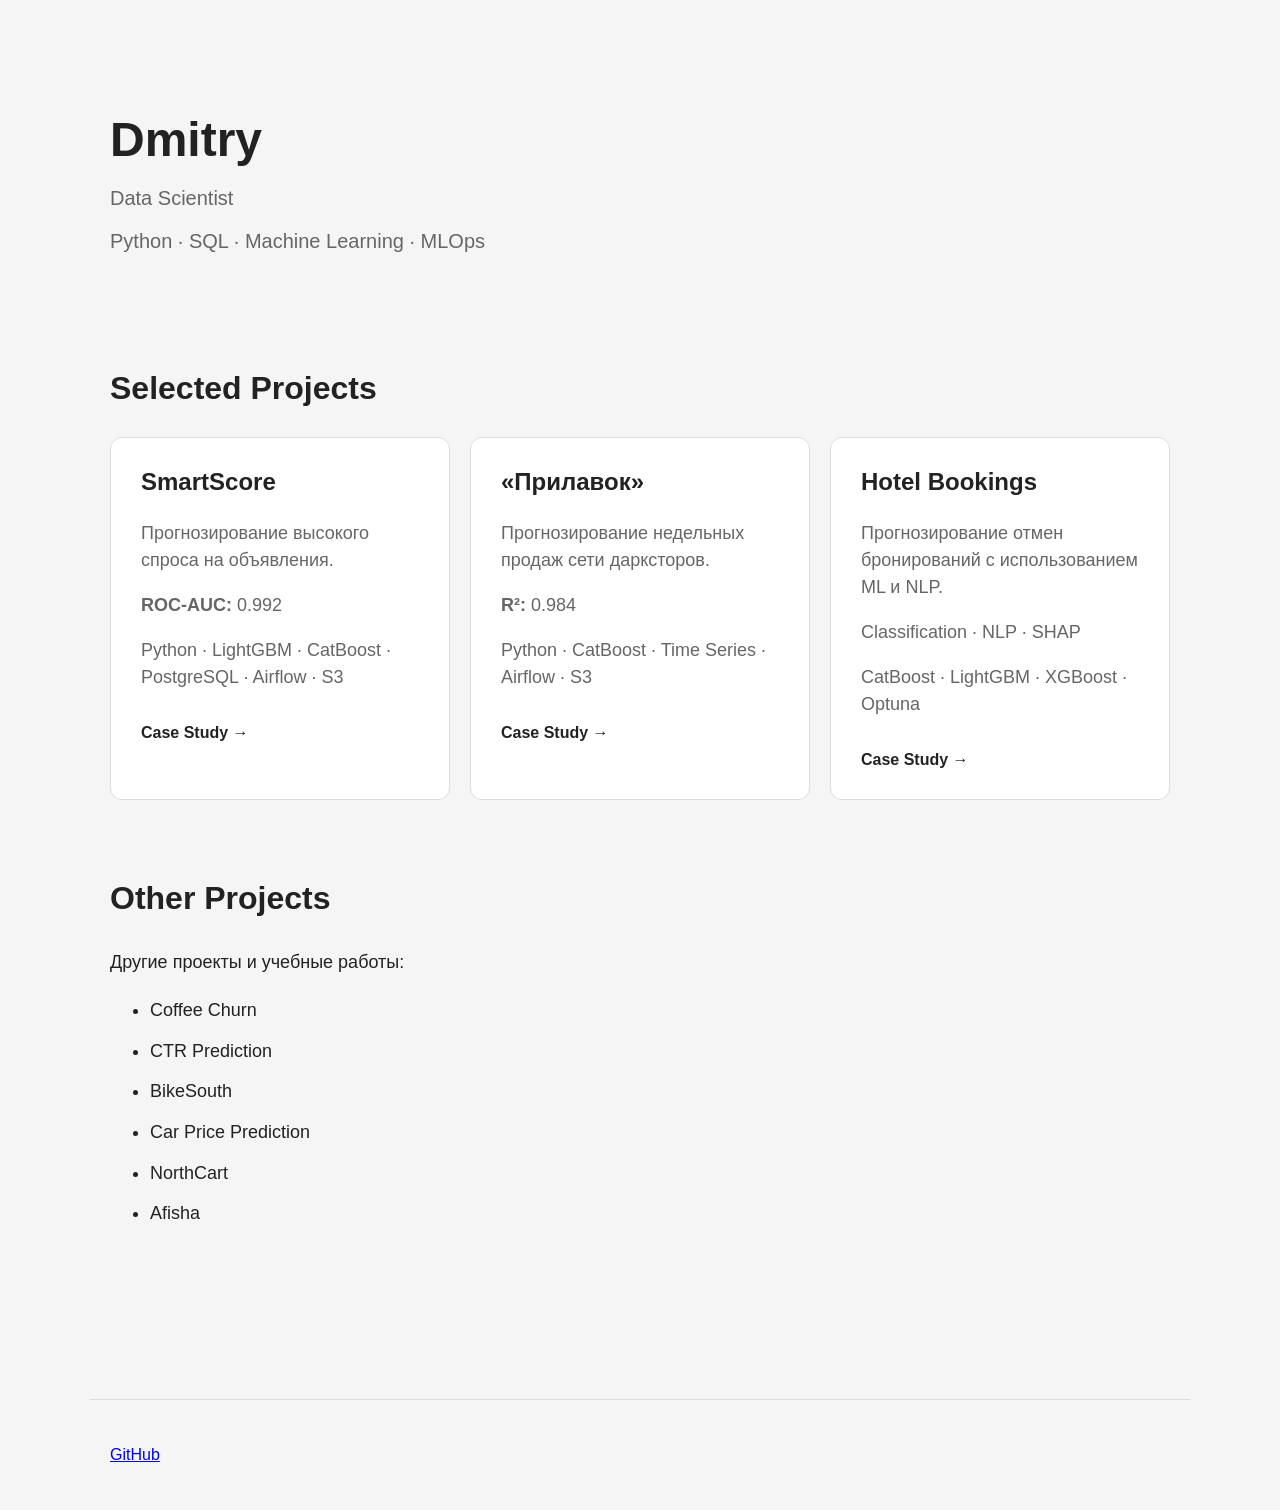
==== index.html @ 58771bbd "add portfolio demo pages" ====
<!DOCTYPE html>
<html lang="ru">

<head>
	<meta charset="UTF-8">
	<meta name="viewport" content="width=device-width, initial-scale=1.0">

	<title>Dmitry — Data Scientist</title>

	<link rel="stylesheet" href="style.css">
</head>

<body>

	<header>
		<h1>Dmitry</h1>
		<p>Data Scientist</p>

		<p>
			Python · SQL · Machine Learning · MLOps
		</p>
	</header>


	<main>

		<section>
			<h2>Selected Projects</h2>

			<div class="projects">


				<!-- SmartScore -->

				<article class="project-card">

					<h3>SmartScore</h3>

					<p>
						Прогнозирование высокого спроса
						на объявления.
					</p>

					<p>
						<strong>ROC-AUC:</strong> 0.992
					</p>

					<p>
						Python · LightGBM · CatBoost ·
						PostgreSQL · Airflow · S3
					</p>

					<a href="projects/smartscore/">
						Case Study →
					</a>

				</article>


				<!-- Прилавок -->

				<article class="project-card">

					<h3>«Прилавок»</h3>

					<p>
						Прогнозирование недельных продаж
						сети дарксторов.
					</p>

					<p>
						<strong>R²:</strong> 0.984
					</p>

					<p>
						Python · CatBoost ·
						Time Series · Airflow · S3
					</p>

					<a href="projects/prilavok/">
						Case Study →
					</a>

				</article>


				<!-- Hotel Bookings -->

				<article class="project-card">

					<h3>Hotel Bookings</h3>

					<p>
						Прогнозирование отмен бронирований
						с использованием ML и NLP.
					</p>

					<p>
						Classification · NLP · SHAP
					</p>

					<p>
						CatBoost · LightGBM · XGBoost ·
						Optuna
					</p>

					<a href="projects/hotel-bookings/">
						Case Study →
					</a>

				</article>


			</div>

		</section>


		<section class="other-projects">

			<h2>Other Projects</h2>

			<p>
				Другие проекты и учебные работы:
			</p>

			<ul>
				<li>Coffee Churn</li>
				<li>CTR Prediction</li>
				<li>BikeSouth</li>
				<li>Car Price Prediction</li>
				<li>NorthCart</li>
				<li>Afisha</li>
			</ul>

		</section>


	</main>


	<footer>

		<p>
			<a href="https://github.com/exitazy1809/ds_portfolio" target="_blank">
				GitHub
			</a>
		</p>

	</footer>

</body>

</html>
---- style.css ----
* {
	box-sizing: border-box;
}

body {
	margin: 0;
	font-family: Arial, sans-serif;
	background: #f5f5f5;
	color: #222;
}

header {
	max-width: 1100px;
	margin: 0 auto;
	padding: 80px 20px 50px;
}

header h1 {
	font-size: 48px;
	margin-bottom: 10px;
}

header p {
	font-size: 20px;
	color: #666;
}

main {
	max-width: 1100px;
	margin: 0 auto;
	padding: 20px;
}

h2 {
	font-size: 32px;
	margin-bottom: 30px;
}

.projects {
	display: grid;
	grid-template-columns: repeat(3, 1fr);
	gap: 20px;
}

.project-card {
	background: white;
	padding: 30px;
	border-radius: 12px;
	border: 1px solid #ddd;
}

.project-card h3 {
	font-size: 24px;
	margin-top: 0;
}

.project-card p {
	color: #666;
	line-height: 1.5;
}

.project-card a {
	display: inline-block;
	margin-top: 15px;
	text-decoration: none;
	font-weight: bold;
	color: #222;
}

.project-card a:hover {
	text-decoration: underline;
}

.other-projects {
	margin-top: 80px;
}

.other-projects li {
	margin-bottom: 10px;
}

footer {
	max-width: 1100px;
	margin: 80px auto 0;
	padding: 30px 20px;
	border-top: 1px solid #ddd;
}

section {
	margin-bottom: 70px;
}

section p,
section li {
	font-size: 18px;
	line-height: 1.7;
}

.pipeline {
	display: flex;
	align-items: center;
	gap: 15px;
	flex-wrap: wrap;
}

.pipeline div {
	background: white;
	border: 1px solid #ddd;
	padding: 15px 20px;
	border-radius: 8px;
}

.metrics {
	display: grid;
	grid-template-columns: repeat(3, 1fr);
	gap: 20px;
}

.metrics div {
	background: white;
	padding: 25px;
	border-radius: 10px;
	border: 1px solid #ddd;
}

.metrics strong {
	display: block;
	color: #666;
	margin-bottom: 10px;
}

.metrics span {
	font-size: 32px;
	font-weight: bold;
}

.tech-stack {
	display: flex;
	gap: 10px;
	flex-wrap: wrap;
}

.tech-stack span {
	background: white;
	border: 1px solid #ddd;
	padding: 10px 15px;
	border-radius: 20px;
}

pre {
	background: #222;
	color: #eee;
	padding: 25px;
	border-radius: 10px;
	overflow-x: auto;
}

.subtitle {
	font-size: 28px;
	color: #333;
}

.model-table {
	overflow-x: auto;
}

.model-table table {
	width: 100%;
	border-collapse: collapse;
	background: white;
}

.model-table th,
.model-table td {
	padding: 16px;
	text-align: left;
	border-bottom: 1px solid #ddd;
}

.model-table th {
	background: #f0f0f0;
}

.best-model {
	background: #f5f5f5;
}

.pipeline {
	display: flex;
	align-items: center;
	gap: 12px;
	flex-wrap: wrap;
}

.pipeline div {
	background: white;
	border: 1px solid #ddd;
	padding: 15px 20px;
	border-radius: 8px;
	font-weight: 500;
}

.pipeline span {
	font-size: 24px;
}

.chart {
	margin-top: 30px;
	background: white;
	padding: 30px;
	border: 1px solid #ddd;
	border-radius: 12px;
}

.chart-row {
	margin-bottom: 25px;
}

.chart-label {
	display: block;
	margin-bottom: 8px;
	font-weight: 500;
}

.bar-container {
	width: 100%;
	height: 35px;
	background: #eeeeee;
	border-radius: 6px;
	overflow: hidden;
}

.bar {
	height: 100%;
	background: #777;
	color: white;
	display: flex;
	align-items: center;
	padding-left: 12px;
	font-weight: bold;
	border-radius: 6px;
}

.bar.best {
	background: #222;
}

.architecture {
	display: grid;
	grid-template-columns: repeat(4, 1fr);
	gap: 20px;
	margin-top: 35px;
}

.architecture-column {
	display: flex;
	flex-direction: column;
	align-items: center;
}

.architecture-box {
	width: 100%;
	min-height: 90px;

	background: white;
	border: 1px solid #ddd;
	border-radius: 12px;

	display: flex;
	flex-direction: column;
	justify-content: center;
	align-items: center;

	text-align: center;
	padding: 15px;

	box-sizing: border-box;
}

.architecture-box strong {
	font-size: 18px;
	margin-bottom: 8px;
}

.architecture-box span {
	color: #777;
	font-size: 14px;
}

.architecture-arrow {
	font-size: 28px;
	margin: 12px 0;
}

.architecture-box.database {
	border-left: 4px solid #555;
}

.architecture-box.airflow {
	border-left: 4px solid #777;
}

.architecture-box.s3 {
	border-left: 4px solid #999;
}

.architecture-box.model {
	border-left: 4px solid #222;
}


@media (max-width: 900px) {

	.architecture {
		grid-template-columns: repeat(2, 1fr);
	}

}


@media (max-width: 600px) {

	.architecture {
		grid-template-columns: 1fr;
	}

}
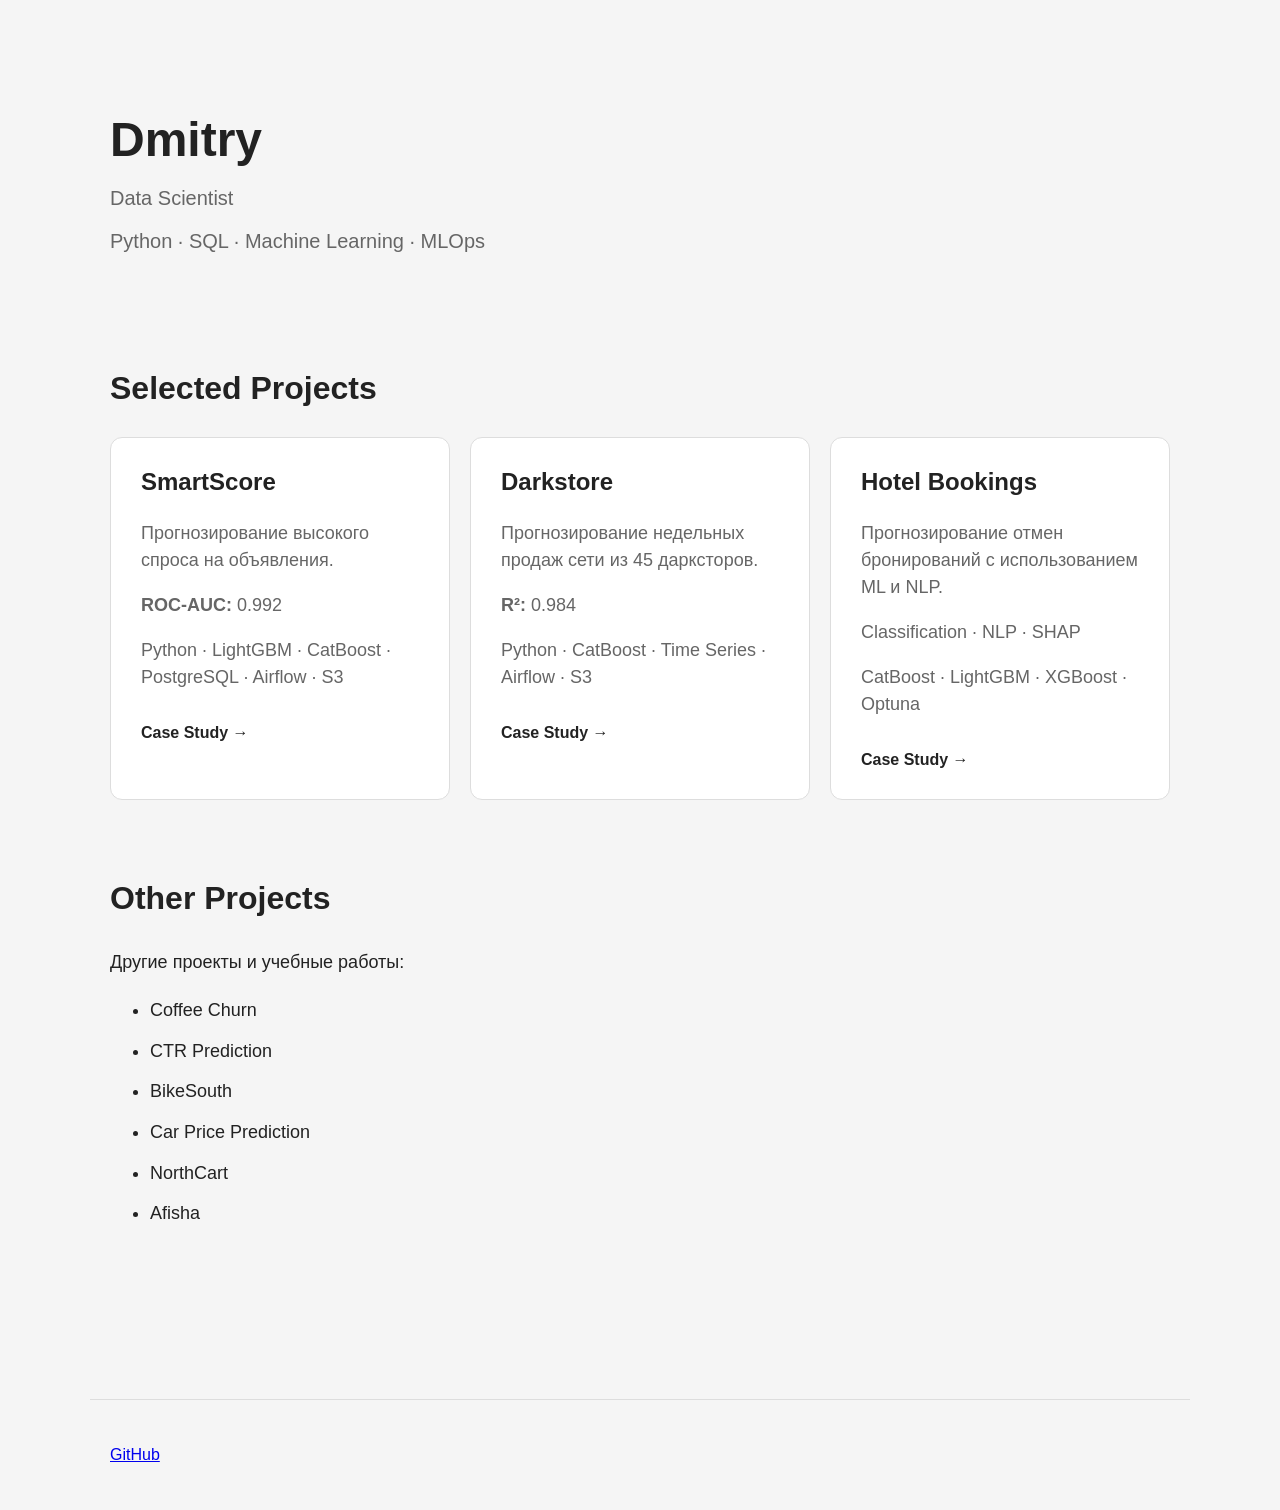
==== commit 5a16f41e: "add portfolio demo pages" ====
--- a/index.html
+++ b/index.html
@@ -57,15 +57,15 @@
 				</article>
 
 
-				<!-- Прилавок -->
+				<!-- Darkstore -->
 
 				<article class="project-card">
 
-					<h3>«Прилавок»</h3>
+					<h3>Darkstore</h3>
 
 					<p>
 						Прогнозирование недельных продаж
-						сети дарксторов.
+						сети из 45 дарксторов.
 					</p>
 
 					<p>
@@ -73,11 +73,11 @@
 					</p>
 
 					<p>
-						Python · CatBoost ·
-						Time Series · Airflow · S3
+						Python · CatBoost · Time Series ·
+						Airflow · S3
 					</p>
 
-					<a href="projects/prilavok/">
+					<a href="projects/darkstore/">
 						Case Study →
 					</a>
 
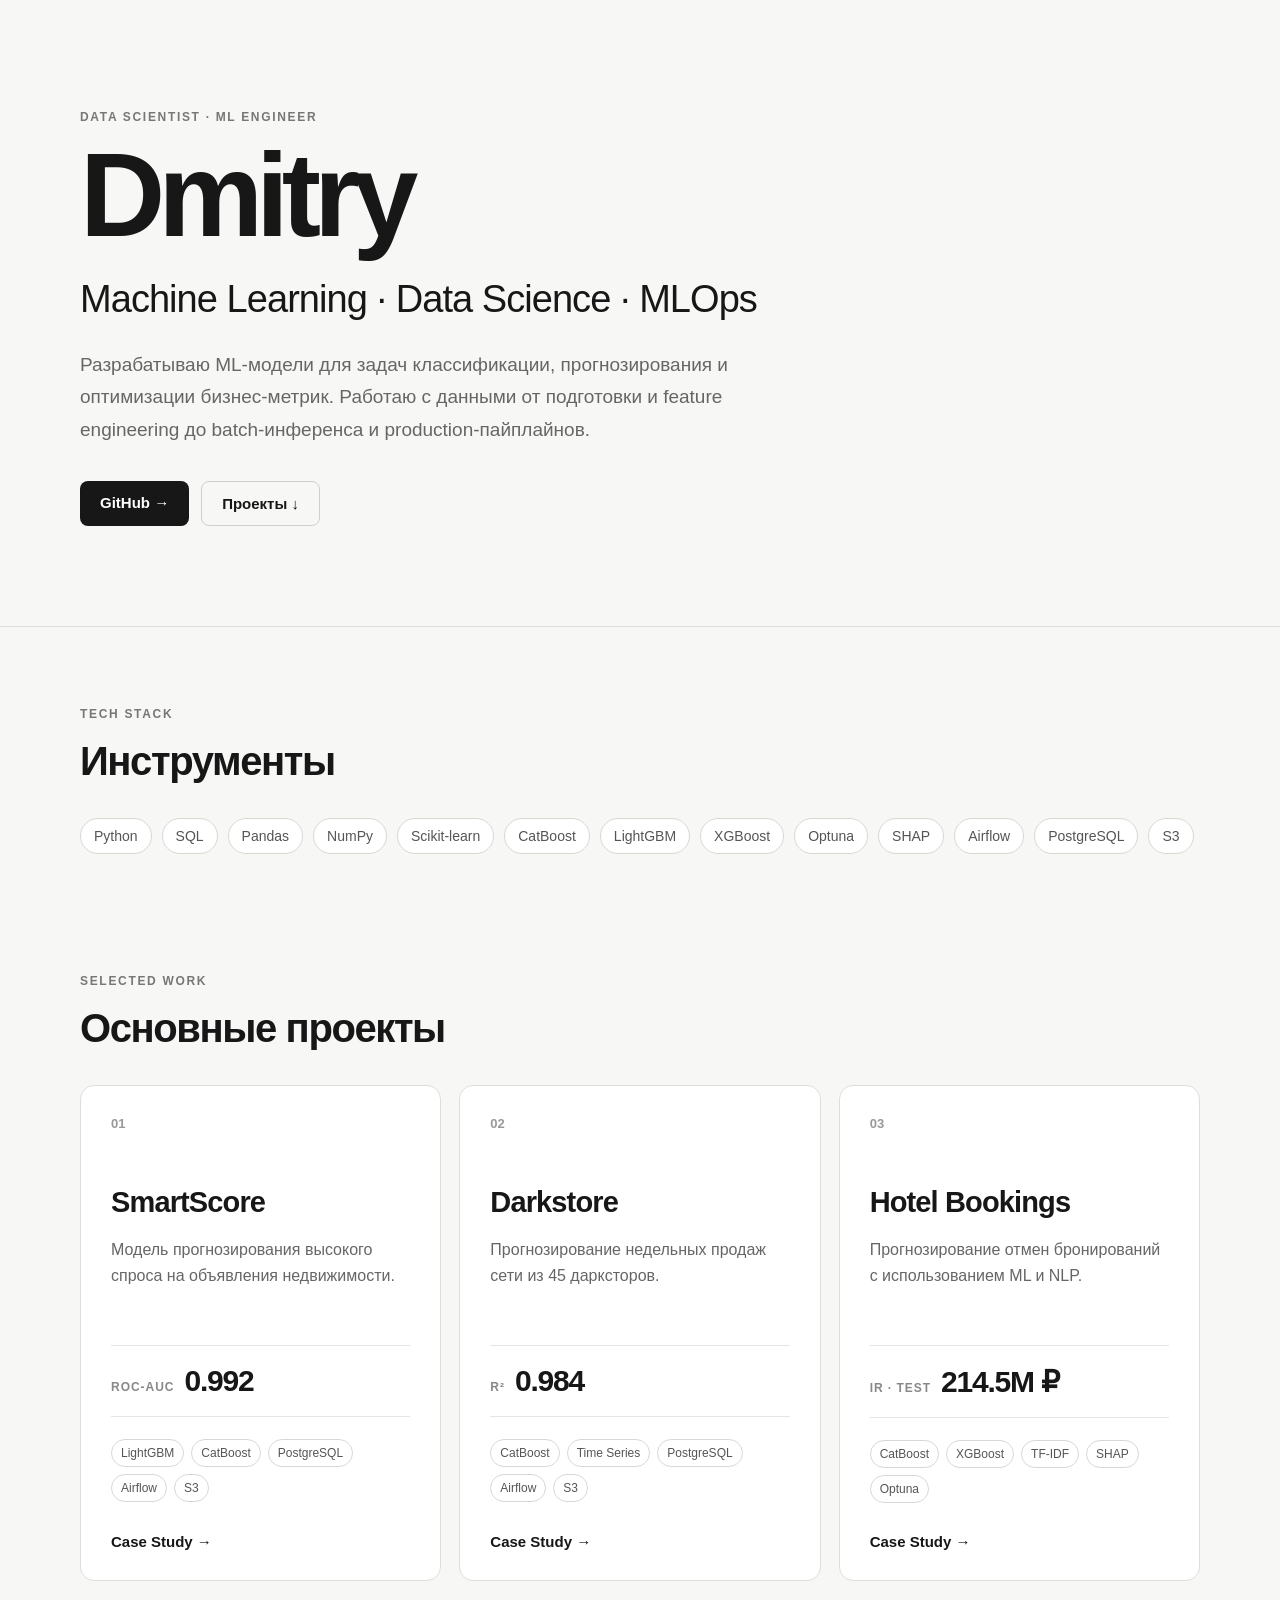
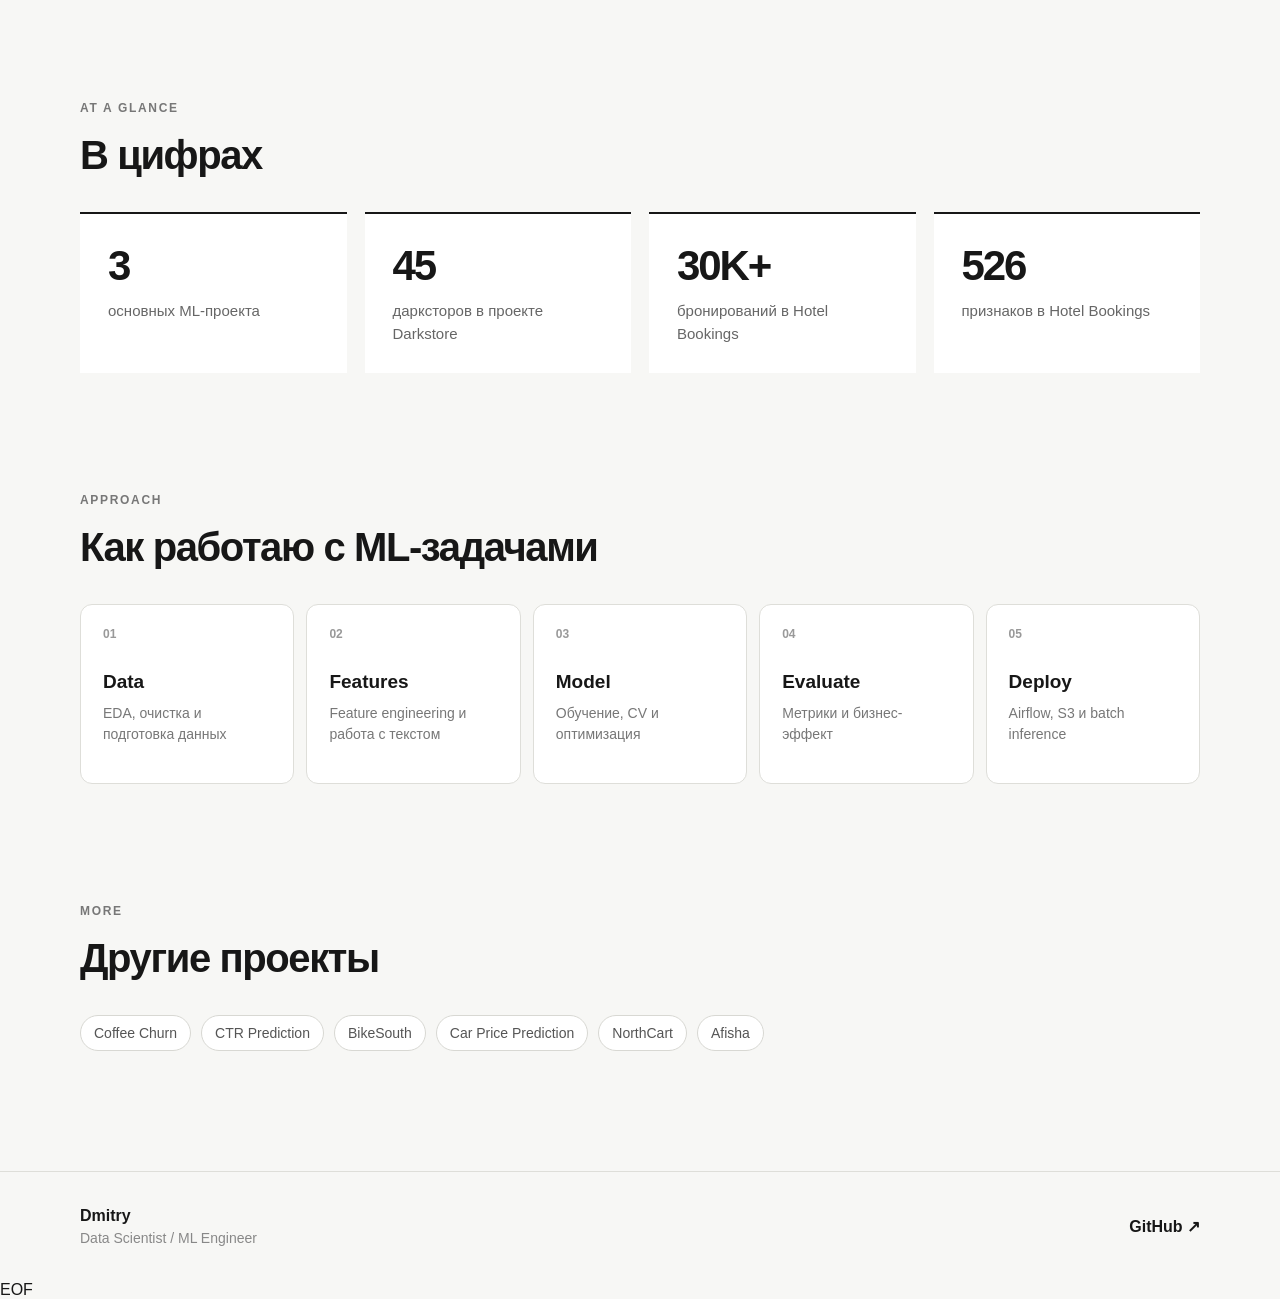
==== commit 7d3c98f6: "improve portfolio landing page" ====
--- a/index.html
+++ b/index.html
@@ -5,27 +5,83 @@
 	<meta charset="UTF-8">
 	<meta name="viewport" content="width=device-width, initial-scale=1.0">
 
-	<title>Dmitry — Data Scientist</title>
+	<title>Dmitry — Data Scientist / ML Engineer</title>
 
 	<link rel="stylesheet" href="style.css">
 </head>
 
 <body>
 
-	<header>
-		<h1>Dmitry</h1>
-		<p>Data Scientist</p>
-
-		<p>
-			Python · SQL · Machine Learning · MLOps
-		</p>
+	<header class="hero">
+
+		<div class="hero-content">
+
+			<div>
+				<p class="eyebrow">DATA SCIENTIST · ML ENGINEER</p>
+
+				<h1>Dmitry</h1>
+
+				<p class="hero-title">
+					Machine Learning · Data Science · MLOps
+				</p>
+
+				<p class="hero-description">
+					Разрабатываю ML-модели для задач классификации,
+					прогнозирования и оптимизации бизнес-метрик.
+					Работаю с данными от подготовки и feature engineering
+					до batch-инференса и production-пайплайнов.
+				</p>
+
+				<div class="hero-links">
+					<a class="button button-primary" href="https://github.com/exitazy1809/ds_portfolio" target="_blank">
+						GitHub →
+					</a>
+
+					<a class="button button-secondary" href="#projects">
+						Проекты ↓
+					</a>
+				</div>
+			</div>
+
+		</div>
+
 	</header>
 
 
 	<main>
 
-		<section>
-			<h2>Selected Projects</h2>
+		<section class="stack-section">
+
+			<p class="eyebrow">TECH STACK</p>
+
+			<h2>Инструменты</h2>
+
+			<div class="tech-stack">
+
+				<span>Python</span>
+				<span>SQL</span>
+				<span>Pandas</span>
+				<span>NumPy</span>
+				<span>Scikit-learn</span>
+				<span>CatBoost</span>
+				<span>LightGBM</span>
+				<span>XGBoost</span>
+				<span>Optuna</span>
+				<span>SHAP</span>
+				<span>Airflow</span>
+				<span>PostgreSQL</span>
+				<span>S3</span>
+
+			</div>
+
+		</section>
+
+
+		<section id="projects">
+
+			<p class="eyebrow">SELECTED WORK</p>
+
+			<h2>Основные проекты</h2>
 
 			<div class="projects">
 
@@ -34,23 +90,29 @@
 
 				<article class="project-card">
 
+					<div class="project-number">01</div>
+
 					<h3>SmartScore</h3>
 
-					<p>
-						Прогнозирование высокого спроса
-						на объявления.
+					<p class="project-description">
+						Модель прогнозирования высокого спроса
+						на объявления недвижимости.
 					</p>
 
-					<p>
-						<strong>ROC-AUC:</strong> 0.992
-					</p>
-
-					<p>
-						Python · LightGBM · CatBoost ·
-						PostgreSQL · Airflow · S3
-					</p>
-
-					<a href="projects/smartscore/">
+					<div class="metric">
+						<span>ROC-AUC</span>
+						<strong>0.992</strong>
+					</div>
+
+					<div class="project-tags">
+						<span>LightGBM</span>
+						<span>CatBoost</span>
+						<span>PostgreSQL</span>
+						<span>Airflow</span>
+						<span>S3</span>
+					</div>
+
+					<a class="case-link" href="projects/smartscore/">
 						Case Study →
 					</a>
 
@@ -61,23 +123,29 @@
 
 				<article class="project-card">
 
+					<div class="project-number">02</div>
+
 					<h3>Darkstore</h3>
 
-					<p>
+					<p class="project-description">
 						Прогнозирование недельных продаж
 						сети из 45 дарксторов.
 					</p>
 
-					<p>
-						<strong>R²:</strong> 0.984
-					</p>
-
-					<p>
-						Python · CatBoost · Time Series ·
-						Airflow · S3
-					</p>
-
-					<a href="projects/darkstore/">
+					<div class="metric">
+						<span>R²</span>
+						<strong>0.984</strong>
+					</div>
+
+					<div class="project-tags">
+						<span>CatBoost</span>
+						<span>Time Series</span>
+						<span>PostgreSQL</span>
+						<span>Airflow</span>
+						<span>S3</span>
+					</div>
+
+					<a class="case-link" href="projects/darkstore/">
 						Case Study →
 					</a>
 
@@ -88,23 +156,29 @@
 
 				<article class="project-card">
 
+					<div class="project-number">03</div>
+
 					<h3>Hotel Bookings</h3>
 
-					<p>
+					<p class="project-description">
 						Прогнозирование отмен бронирований
 						с использованием ML и NLP.
 					</p>
 
-					<p>
-						Classification · NLP · SHAP
-					</p>
-
-					<p>
-						CatBoost · LightGBM · XGBoost ·
-						Optuna
-					</p>
-
-					<a href="projects/hotel-bookings/">
+					<div class="metric">
+						<span>IR · TEST</span>
+						<strong>214.5M ₽</strong>
+					</div>
+
+					<div class="project-tags">
+						<span>CatBoost</span>
+						<span>XGBoost</span>
+						<span>TF-IDF</span>
+						<span>SHAP</span>
+						<span>Optuna</span>
+					</div>
+
+					<a class="case-link" href="projects/hotel-bookings/">
 						Case Study →
 					</a>
 
@@ -116,22 +190,98 @@
 		</section>
 
 
+		<section class="numbers-section">
+
+			<p class="eyebrow">AT A GLANCE</p>
+
+			<h2>В цифрах</h2>
+
+			<div class="numbers">
+
+				<div class="number-card">
+					<strong>3</strong>
+					<span>основных ML-проекта</span>
+				</div>
+
+				<div class="number-card">
+					<strong>45</strong>
+					<span>дарксторов в проекте Darkstore</span>
+				</div>
+
+				<div class="number-card">
+					<strong>30K+</strong>
+					<span>бронирований в Hotel Bookings</span>
+				</div>
+
+				<div class="number-card">
+					<strong>526</strong>
+					<span>признаков в Hotel Bookings</span>
+				</div>
+
+			</div>
+
+		</section>
+
+
+		<section class="workflow-section">
+
+			<p class="eyebrow">APPROACH</p>
+
+			<h2>Как работаю с ML-задачами</h2>
+
+			<div class="workflow">
+
+				<div>
+					<span>01</span>
+					<strong>Data</strong>
+					<p>EDA, очистка и подготовка данных</p>
+				</div>
+
+				<div>
+					<span>02</span>
+					<strong>Features</strong>
+					<p>Feature engineering и работа с текстом</p>
+				</div>
+
+				<div>
+					<span>03</span>
+					<strong>Model</strong>
+					<p>Обучение, CV и оптимизация</p>
+				</div>
+
+				<div>
+					<span>04</span>
+					<strong>Evaluate</strong>
+					<p>Метрики и бизнес-эффект</p>
+				</div>
+
+				<div>
+					<span>05</span>
+					<strong>Deploy</strong>
+					<p>Airflow, S3 и batch inference</p>
+				</div>
+
+			</div>
+
+		</section>
+
+
 		<section class="other-projects">
 
-			<h2>Other Projects</h2>
-
-			<p>
-				Другие проекты и учебные работы:
-			</p>
-
-			<ul>
-				<li>Coffee Churn</li>
-				<li>CTR Prediction</li>
-				<li>BikeSouth</li>
-				<li>Car Price Prediction</li>
-				<li>NorthCart</li>
-				<li>Afisha</li>
-			</ul>
+			<p class="eyebrow">MORE</p>
+
+			<h2>Другие проекты</h2>
+
+			<div class="other-list">
+
+				<span>Coffee Churn</span>
+				<span>CTR Prediction</span>
+				<span>BikeSouth</span>
+				<span>Car Price Prediction</span>
+				<span>NorthCart</span>
+				<span>Afisha</span>
+
+			</div>
 
 		</section>
 
@@ -141,14 +291,23 @@
 
 	<footer>
 
-		<p>
+		<div class="footer-content">
+
+			<div>
+				<strong>Dmitry</strong>
+				<span>Data Scientist / ML Engineer</span>
+			</div>
+
 			<a href="https://github.com/exitazy1809/ds_portfolio" target="_blank">
-				GitHub
+				GitHub ↗
 			</a>
-		</p>
+
+		</div>
 
 	</footer>
 
+
 </body>
 
-</html>+</html>
+EOF
--- a/style.css
+++ b/style.css
@@ -1,327 +1,479 @@
 * {
-	box-sizing: border-box;
+    box-sizing: border-box;
+}
+
+html {
+    scroll-behavior: smooth;
 }
 
 body {
-	margin: 0;
-	font-family: Arial, sans-serif;
-	background: #f5f5f5;
-	color: #222;
-}
-
-header {
-	max-width: 1100px;
-	margin: 0 auto;
-	padding: 80px 20px 50px;
-}
-
-header h1 {
-	font-size: 48px;
-	margin-bottom: 10px;
-}
-
-header p {
-	font-size: 20px;
-	color: #666;
-}
+    margin: 0;
+    font-family:
+        -apple-system,
+        BlinkMacSystemFont,
+        "Segoe UI",
+        Arial,
+        sans-serif;
+
+    background: #f7f7f5;
+    color: #171717;
+}
+
+a {
+    color: inherit;
+}
+
+.hero {
+    border-bottom: 1px solid #deded9;
+    background: #f7f7f5;
+}
+
+.hero-content {
+    max-width: 1180px;
+    margin: 0 auto;
+    padding: 110px 30px 100px;
+}
+
+.eyebrow {
+    margin: 0 0 18px;
+
+    font-size: 12px;
+    font-weight: 700;
+    letter-spacing: 0.14em;
+
+    color: #777;
+}
+
+.hero h1 {
+    margin: 0;
+
+    font-size: clamp(64px, 10vw, 118px);
+    line-height: 0.9;
+    letter-spacing: -0.06em;
+}
+
+.hero-title {
+    margin: 30px 0 0;
+
+    font-size: clamp(24px, 3vw, 38px);
+    font-weight: 500;
+
+    letter-spacing: -0.025em;
+}
+
+.hero-description {
+    max-width: 720px;
+
+    margin: 28px 0 0;
+
+    font-size: 19px;
+    line-height: 1.7;
+
+    color: #666;
+}
+
+.hero-links {
+    display: flex;
+    gap: 12px;
+
+    margin-top: 35px;
+
+    flex-wrap: wrap;
+}
+
+.button {
+    display: inline-block;
+
+    padding: 13px 20px;
+
+    border-radius: 8px;
+
+    text-decoration: none;
+
+    font-size: 15px;
+    font-weight: 600;
+
+    transition:
+        transform 0.2s ease,
+        background 0.2s ease;
+}
+
+.button:hover {
+    transform: translateY(-2px);
+}
+
+.button-primary {
+    background: #171717;
+    color: white;
+}
+
+.button-secondary {
+    border: 1px solid #cfcfca;
+    background: transparent;
+}
+
 
 main {
-	max-width: 1100px;
-	margin: 0 auto;
-	padding: 20px;
+    max-width: 1180px;
+    margin: 0 auto;
+
+    padding: 80px 30px 0;
+}
+
+section {
+    margin-bottom: 120px;
 }
 
 h2 {
-	font-size: 32px;
-	margin-bottom: 30px;
-}
+    margin: 0 0 35px;
+
+    font-size: 40px;
+    line-height: 1.1;
+
+    letter-spacing: -0.035em;
+}
+
+
+.tech-stack {
+    display: flex;
+
+    gap: 10px;
+    flex-wrap: wrap;
+}
+
+.tech-stack span,
+.project-tags span,
+.other-list span {
+    display: inline-block;
+
+    padding: 9px 13px;
+
+    border: 1px solid #d8d8d3;
+    border-radius: 100px;
+
+    background: #fff;
+
+    font-size: 14px;
+    color: #555;
+}
+
 
 .projects {
-	display: grid;
-	grid-template-columns: repeat(3, 1fr);
-	gap: 20px;
+    display: grid;
+
+    grid-template-columns:
+        repeat(3, minmax(0, 1fr));
+
+    gap: 18px;
 }
 
 .project-card {
-	background: white;
-	padding: 30px;
-	border-radius: 12px;
-	border: 1px solid #ddd;
+    position: relative;
+
+    display: flex;
+    flex-direction: column;
+
+    min-height: 470px;
+
+    padding: 30px;
+
+    background: #fff;
+
+    border: 1px solid #deded9;
+    border-radius: 14px;
+
+    transition:
+        transform 0.25s ease,
+        box-shadow 0.25s ease;
+}
+
+.project-card:hover {
+    transform: translateY(-5px);
+
+    box-shadow:
+        0 15px 35px rgba(0, 0, 0, 0.07);
+}
+
+.project-number {
+    margin-bottom: 55px;
+
+    font-size: 13px;
+    font-weight: 700;
+
+    color: #999;
 }
 
 .project-card h3 {
-	font-size: 24px;
-	margin-top: 0;
-}
-
-.project-card p {
-	color: #666;
-	line-height: 1.5;
-}
-
-.project-card a {
-	display: inline-block;
-	margin-top: 15px;
-	text-decoration: none;
-	font-weight: bold;
-	color: #222;
-}
-
-.project-card a:hover {
-	text-decoration: underline;
-}
-
-.other-projects {
-	margin-top: 80px;
-}
-
-.other-projects li {
-	margin-bottom: 10px;
-}
+    margin: 0;
+
+    font-size: 29px;
+
+    letter-spacing: -0.03em;
+}
+
+.project-description {
+    min-height: 75px;
+
+    margin: 18px 0;
+
+    font-size: 16px;
+    line-height: 1.6;
+
+    color: #666;
+}
+
+.metric {
+    display: flex;
+    align-items: baseline;
+    gap: 10px;
+
+    margin: 15px 0 22px;
+
+    padding: 18px 0;
+
+    border-top: 1px solid #e5e5e1;
+    border-bottom: 1px solid #e5e5e1;
+}
+
+.metric span {
+    font-size: 12px;
+    font-weight: 700;
+
+    letter-spacing: 0.08em;
+
+    color: #888;
+}
+
+.metric strong {
+    font-size: 30px;
+
+    letter-spacing: -0.04em;
+}
+
+.project-tags {
+    display: flex;
+
+    gap: 7px;
+    flex-wrap: wrap;
+}
+
+.project-tags span {
+    padding: 6px 9px;
+
+    font-size: 12px;
+}
+
+.case-link {
+    margin-top: auto;
+    padding-top: 30px;
+
+    text-decoration: none;
+
+    font-size: 15px;
+    font-weight: 700;
+}
+
+.case-link:hover {
+    text-decoration: underline;
+}
+
+
+.numbers {
+    display: grid;
+
+    grid-template-columns:
+        repeat(4, minmax(0, 1fr));
+
+    gap: 18px;
+}
+
+.number-card {
+    padding: 28px;
+
+    border-top: 2px solid #171717;
+
+    background: white;
+}
+
+.number-card strong {
+    display: block;
+
+    margin-bottom: 10px;
+
+    font-size: 42px;
+    letter-spacing: -0.05em;
+}
+
+.number-card span {
+    color: #666;
+
+    font-size: 15px;
+    line-height: 1.5;
+}
+
+
+.workflow {
+    display: grid;
+
+    grid-template-columns:
+        repeat(5, minmax(0, 1fr));
+
+    gap: 12px;
+}
+
+.workflow>div {
+    min-height: 180px;
+
+    padding: 22px;
+
+    background: white;
+
+    border: 1px solid #deded9;
+    border-radius: 12px;
+}
+
+.workflow span {
+    display: block;
+
+    margin-bottom: 30px;
+
+    font-size: 12px;
+    font-weight: 700;
+
+    color: #999;
+}
+
+.workflow strong {
+    display: block;
+
+    margin-bottom: 10px;
+
+    font-size: 19px;
+}
+
+.workflow p {
+    margin: 0;
+
+    color: #777;
+
+    font-size: 14px;
+    line-height: 1.5;
+}
+
+
+.other-list {
+    display: flex;
+
+    gap: 10px;
+    flex-wrap: wrap;
+}
+
 
 footer {
-	max-width: 1100px;
-	margin: 80px auto 0;
-	padding: 30px 20px;
-	border-top: 1px solid #ddd;
-}
-
-section {
-	margin-bottom: 70px;
-}
-
-section p,
-section li {
-	font-size: 18px;
-	line-height: 1.7;
-}
-
-.pipeline {
-	display: flex;
-	align-items: center;
-	gap: 15px;
-	flex-wrap: wrap;
-}
-
-.pipeline div {
-	background: white;
-	border: 1px solid #ddd;
-	padding: 15px 20px;
-	border-radius: 8px;
-}
-
-.metrics {
-	display: grid;
-	grid-template-columns: repeat(3, 1fr);
-	gap: 20px;
-}
-
-.metrics div {
-	background: white;
-	padding: 25px;
-	border-radius: 10px;
-	border: 1px solid #ddd;
-}
-
-.metrics strong {
-	display: block;
-	color: #666;
-	margin-bottom: 10px;
-}
-
-.metrics span {
-	font-size: 32px;
-	font-weight: bold;
-}
-
-.tech-stack {
-	display: flex;
-	gap: 10px;
-	flex-wrap: wrap;
-}
-
-.tech-stack span {
-	background: white;
-	border: 1px solid #ddd;
-	padding: 10px 15px;
-	border-radius: 20px;
-}
-
-pre {
-	background: #222;
-	color: #eee;
-	padding: 25px;
-	border-radius: 10px;
-	overflow-x: auto;
-}
-
-.subtitle {
-	font-size: 28px;
-	color: #333;
-}
-
-.model-table {
-	overflow-x: auto;
-}
-
-.model-table table {
-	width: 100%;
-	border-collapse: collapse;
-	background: white;
-}
-
-.model-table th,
-.model-table td {
-	padding: 16px;
-	text-align: left;
-	border-bottom: 1px solid #ddd;
-}
-
-.model-table th {
-	background: #f0f0f0;
-}
-
-.best-model {
-	background: #f5f5f5;
-}
-
-.pipeline {
-	display: flex;
-	align-items: center;
-	gap: 12px;
-	flex-wrap: wrap;
-}
-
-.pipeline div {
-	background: white;
-	border: 1px solid #ddd;
-	padding: 15px 20px;
-	border-radius: 8px;
-	font-weight: 500;
-}
-
-.pipeline span {
-	font-size: 24px;
-}
-
-.chart {
-	margin-top: 30px;
-	background: white;
-	padding: 30px;
-	border: 1px solid #ddd;
-	border-radius: 12px;
-}
-
-.chart-row {
-	margin-bottom: 25px;
-}
-
-.chart-label {
-	display: block;
-	margin-bottom: 8px;
-	font-weight: 500;
-}
-
-.bar-container {
-	width: 100%;
-	height: 35px;
-	background: #eeeeee;
-	border-radius: 6px;
-	overflow: hidden;
-}
-
-.bar {
-	height: 100%;
-	background: #777;
-	color: white;
-	display: flex;
-	align-items: center;
-	padding-left: 12px;
-	font-weight: bold;
-	border-radius: 6px;
-}
-
-.bar.best {
-	background: #222;
-}
-
-.architecture {
-	display: grid;
-	grid-template-columns: repeat(4, 1fr);
-	gap: 20px;
-	margin-top: 35px;
-}
-
-.architecture-column {
-	display: flex;
-	flex-direction: column;
-	align-items: center;
-}
-
-.architecture-box {
-	width: 100%;
-	min-height: 90px;
-
-	background: white;
-	border: 1px solid #ddd;
-	border-radius: 12px;
-
-	display: flex;
-	flex-direction: column;
-	justify-content: center;
-	align-items: center;
-
-	text-align: center;
-	padding: 15px;
-
-	box-sizing: border-box;
-}
-
-.architecture-box strong {
-	font-size: 18px;
-	margin-bottom: 8px;
-}
-
-.architecture-box span {
-	color: #777;
-	font-size: 14px;
-}
-
-.architecture-arrow {
-	font-size: 28px;
-	margin: 12px 0;
-}
-
-.architecture-box.database {
-	border-left: 4px solid #555;
-}
-
-.architecture-box.airflow {
-	border-left: 4px solid #777;
-}
-
-.architecture-box.s3 {
-	border-left: 4px solid #999;
-}
-
-.architecture-box.model {
-	border-left: 4px solid #222;
-}
-
-
-@media (max-width: 900px) {
-
-	.architecture {
-		grid-template-columns: repeat(2, 1fr);
-	}
+    border-top: 1px solid #deded9;
+
+    margin-top: 30px;
+}
+
+.footer-content {
+    max-width: 1180px;
+
+    margin: 0 auto;
+
+    padding: 35px 30px;
+
+    display: flex;
+    justify-content: space-between;
+    align-items: center;
+    gap: 20px;
+}
+
+.footer-content div {
+    display: flex;
+    flex-direction: column;
+    gap: 5px;
+}
+
+.footer-content strong {
+    font-size: 16px;
+}
+
+.footer-content span {
+    font-size: 14px;
+    color: #888;
+}
+
+.footer-content a {
+    font-weight: 600;
+    text-decoration: none;
+}
+
+.footer-content a:hover {
+    text-decoration: underline;
+}
+
+
+@media (max-width: 950px) {
+
+    .projects {
+        grid-template-columns: 1fr;
+    }
+
+    .project-card {
+        min-height: auto;
+    }
+
+    .numbers {
+        grid-template-columns:
+            repeat(2, minmax(0, 1fr));
+    }
+
+    .workflow {
+        grid-template-columns:
+            repeat(2, minmax(0, 1fr));
+    }
 
 }
 
 
 @media (max-width: 600px) {
 
-	.architecture {
-		grid-template-columns: 1fr;
-	}
+    .hero-content {
+        padding: 70px 20px 65px;
+    }
+
+    main {
+        padding: 60px 20px 0;
+    }
+
+    section {
+        margin-bottom: 80px;
+    }
+
+    h2 {
+        font-size: 32px;
+    }
+
+    .hero-description {
+        font-size: 17px;
+    }
+
+    .projects,
+    .numbers,
+    .workflow {
+        grid-template-columns: 1fr;
+    }
+
+    .project-card {
+        padding: 24px;
+    }
+
+    .footer-content {
+        padding: 30px 20px;
+
+        align-items: flex-start;
+
+        flex-direction: column;
+    }
 
 }
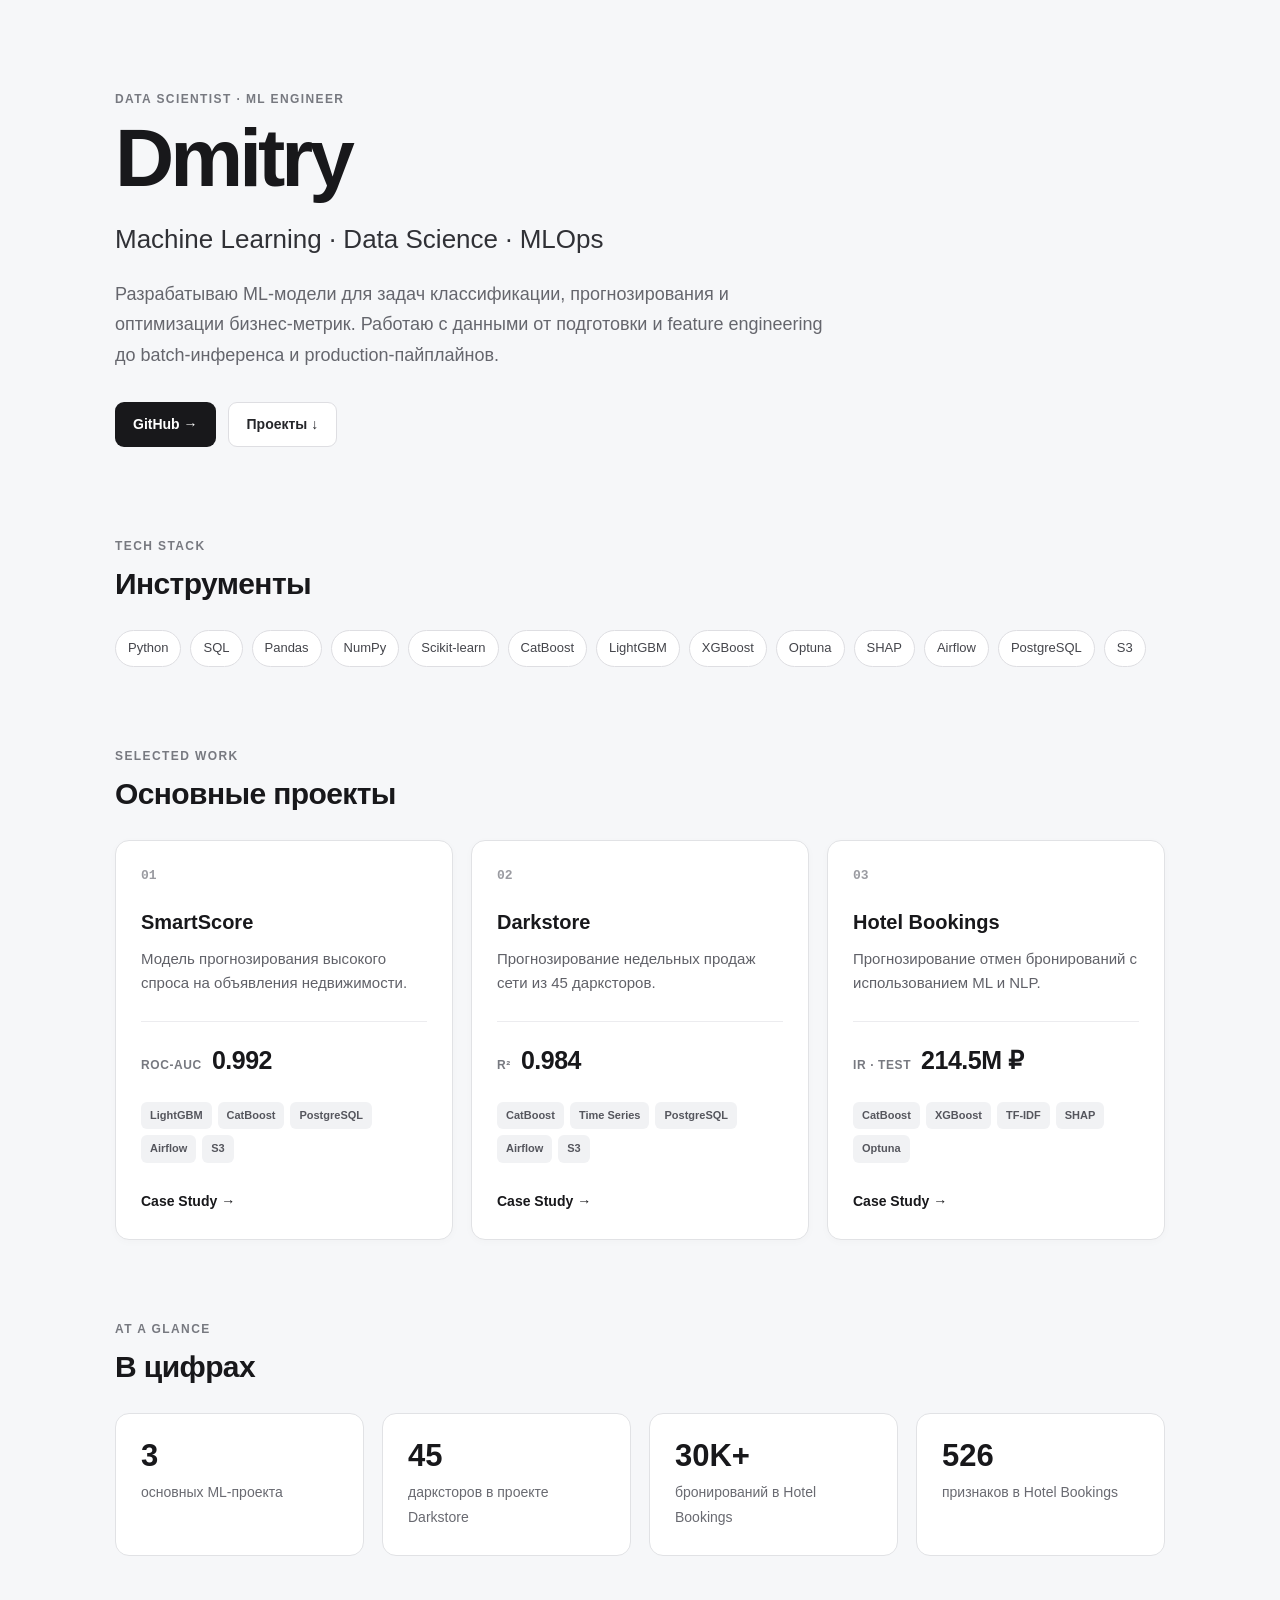
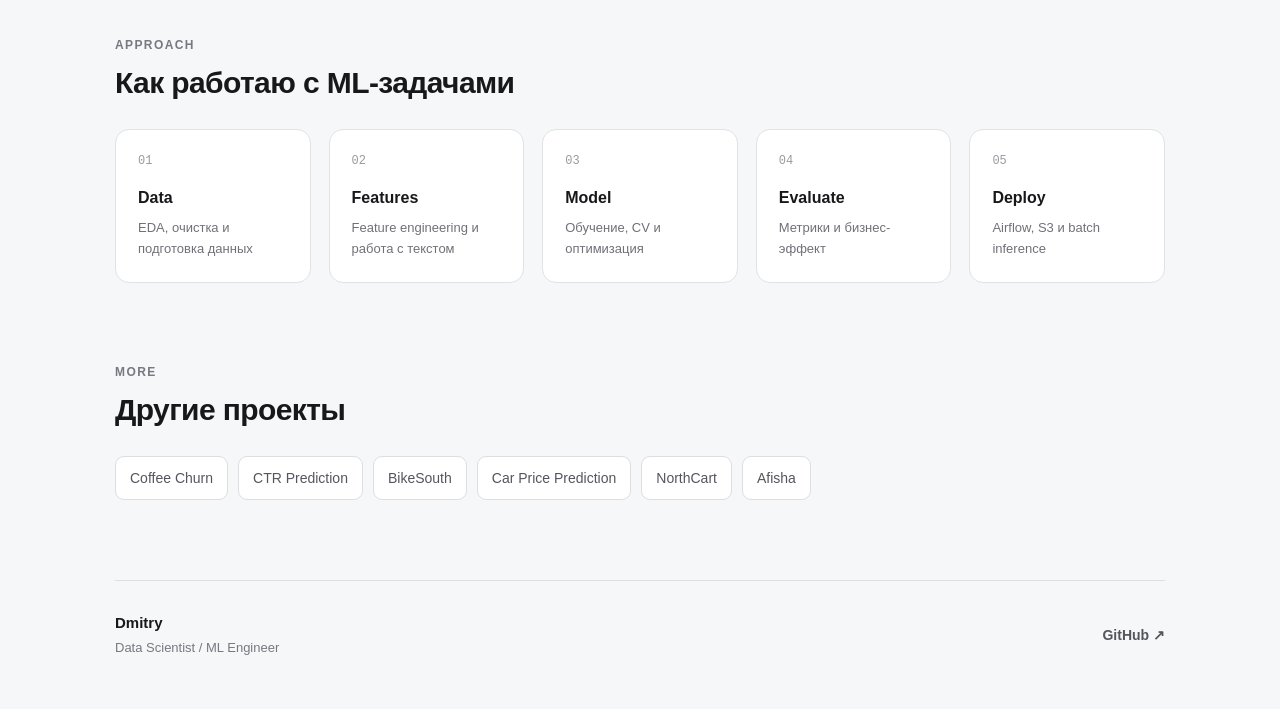
==== commit 06c95e09: "add new file" ====
--- a/index.html
+++ b/index.html
@@ -309,5 +309,4 @@
 
 </body>
 
-</html>
-EOF+</html>
--- a/style.css
+++ b/style.css
@@ -1,3 +1,7 @@
+/* =========================================================
+   GLOBAL
+   ========================================================= */
+
 * {
     box-sizing: border-box;
 }
@@ -8,6 +12,9 @@
 
 body {
     margin: 0;
+    background: #f6f7f9;
+    color: #18181b;
+
     font-family:
         -apple-system,
         BlinkMacSystemFont,
@@ -15,211 +22,332 @@
         Arial,
         sans-serif;
 
-    background: #f7f7f5;
-    color: #171717;
+    line-height: 1.6;
 }
 
 a {
     color: inherit;
-}
-
-.hero {
-    border-bottom: 1px solid #deded9;
-    background: #f7f7f5;
-}
-
-.hero-content {
-    max-width: 1180px;
+    text-decoration: none;
+}
+
+a:hover {
+    text-decoration: none;
+}
+
+img {
+    max-width: 100%;
+}
+
+
+/* =========================================================
+   LAYOUT
+   ========================================================= */
+
+main {
+    width: min(1050px, calc(100% - 48px));
     margin: 0 auto;
-    padding: 110px 30px 100px;
-}
+}
+
+section {
+    margin-bottom: 80px;
+}
+
+section h2 {
+    margin: 0 0 28px;
+
+    font-size: 30px;
+    line-height: 1.2;
+    letter-spacing: -0.6px;
+}
+
+section h3 {
+    margin: 0 0 12px;
+
+    font-size: 20px;
+    line-height: 1.3;
+}
+
+section p,
+section li {
+    font-size: 16px;
+}
+
+section p {
+    color: #55565d;
+}
+
+section ul,
+section ol {
+    padding-left: 24px;
+}
+
+section li {
+    margin-bottom: 8px;
+}
+
+
+/* =========================================================
+   EYEBROW
+   ========================================================= */
 
 .eyebrow {
-    margin: 0 0 18px;
-
+    margin: 0 0 10px;
+
+    color: #777980;
     font-size: 12px;
     font-weight: 700;
-    letter-spacing: 0.14em;
-
-    color: #777;
+
+    letter-spacing: 1.4px;
+    text-transform: uppercase;
+}
+
+
+/* =========================================================
+   MAIN PAGE HEADER / HERO
+   ========================================================= */
+
+.hero {
+    width: min(1050px, calc(100% - 48px));
+    margin: 0 auto;
+    padding: 90px 0 80px;
+}
+
+.hero-content {
+    max-width: 850px;
 }
 
 .hero h1 {
     margin: 0;
 
-    font-size: clamp(64px, 10vw, 118px);
-    line-height: 0.9;
-    letter-spacing: -0.06em;
+    font-size: clamp(52px, 8vw, 82px);
+    line-height: .95;
+    letter-spacing: -4px;
 }
 
 .hero-title {
-    margin: 30px 0 0;
-
-    font-size: clamp(24px, 3vw, 38px);
+    margin: 22px 0 18px;
+
+    color: #303136;
+    font-size: 26px;
     font-weight: 500;
-
-    letter-spacing: -0.025em;
 }
 
 .hero-description {
     max-width: 720px;
-
-    margin: 28px 0 0;
-
-    font-size: 19px;
+    margin: 0;
+
+    color: #65666d;
+    font-size: 18px;
     line-height: 1.7;
-
-    color: #666;
 }
 
 .hero-links {
     display: flex;
     gap: 12px;
-
-    margin-top: 35px;
-
+    margin-top: 32px;
     flex-wrap: wrap;
 }
 
+
+/* =========================================================
+   BUTTONS
+   ========================================================= */
+
 .button {
+    display: inline-flex;
+    align-items: center;
+    justify-content: center;
+
+    min-height: 44px;
+    padding: 10px 18px;
+
+    border-radius: 9px;
+
+    font-size: 14px;
+    font-weight: 600;
+
+    transition:
+        transform .15s ease,
+        background .15s ease,
+        border-color .15s ease;
+}
+
+.button:hover {
+    transform: translateY(-1px);
+}
+
+.button-primary {
+    background: #18181b;
+    color: #fff;
+}
+
+.button-primary:hover {
+    background: #2c2d31;
+}
+
+.button-secondary {
+    background: #fff;
+    border: 1px solid #dedee2;
+    color: #25262a;
+}
+
+.button-secondary:hover {
+    border-color: #bfc0c5;
+}
+
+
+/* =========================================================
+   PROJECT PAGE HEADER
+   ========================================================= */
+
+header:not(.hero) {
+    width: min(1050px, calc(100% - 48px));
+    margin: 0 auto;
+    padding: 55px 0 40px;
+}
+
+header:not(.hero)>a:first-child {
     display: inline-block;
 
-    padding: 13px 20px;
-
-    border-radius: 8px;
-
-    text-decoration: none;
-
-    font-size: 15px;
+    margin-bottom: 34px;
+
+    color: #777980;
+    font-size: 14px;
     font-weight: 600;
-
-    transition:
-        transform 0.2s ease,
-        background 0.2s ease;
-}
-
-.button:hover {
-    transform: translateY(-2px);
-}
-
-.button-primary {
-    background: #171717;
-    color: white;
-}
-
-.button-secondary {
-    border: 1px solid #cfcfca;
-    background: transparent;
-}
-
-
-main {
-    max-width: 1180px;
-    margin: 0 auto;
-
-    padding: 80px 30px 0;
-}
-
-section {
-    margin-bottom: 120px;
-}
-
-h2 {
-    margin: 0 0 35px;
-
-    font-size: 40px;
-    line-height: 1.1;
-
-    letter-spacing: -0.035em;
-}
-
+}
+
+header:not(.hero)>a:first-child:hover {
+    color: #18181b;
+}
+
+header:not(.hero) h1 {
+    margin: 0 0 8px;
+
+    font-size: 52px;
+    line-height: 1.05;
+    letter-spacing: -2px;
+}
+
+header:not(.hero) p {
+    margin: 8px 0;
+
+    color: #66676e;
+    font-size: 17px;
+}
+
+header:not(.hero) .subtitle {
+    color: #303136;
+    font-size: 23px;
+    line-height: 1.35;
+}
+
+
+/* =========================================================
+   STACK
+   ========================================================= */
+
+.stack-section {
+    padding-top: 10px;
+}
 
 .tech-stack {
     display: flex;
-
-    gap: 10px;
     flex-wrap: wrap;
-}
-
-.tech-stack span,
-.project-tags span,
-.other-list span {
-    display: inline-block;
-
-    padding: 9px 13px;
-
-    border: 1px solid #d8d8d3;
-    border-radius: 100px;
-
-    background: #fff;
-
-    font-size: 14px;
-    color: #555;
-}
-
+    gap: 9px;
+}
+
+.tech-stack span {
+    display: inline-flex;
+    align-items: center;
+
+    padding: 7px 12px;
+
+    background: #fff;
+    border: 1px solid #dedee2;
+    border-radius: 999px;
+
+    color: #44454b;
+    font-size: 13px;
+    font-weight: 500;
+}
+
+
+/* =========================================================
+   PROJECT GRID
+   ========================================================= */
 
 .projects {
     display: grid;
-
-    grid-template-columns:
-        repeat(3, minmax(0, 1fr));
-
+    grid-template-columns: repeat(3, 1fr);
     gap: 18px;
 }
+
+
+/* =========================================================
+   PROJECT CARDS
+   ========================================================= */
 
 .project-card {
     position: relative;
 
-    display: flex;
-    flex-direction: column;
-
-    min-height: 470px;
-
-    padding: 30px;
-
-    background: #fff;
-
-    border: 1px solid #deded9;
+    padding: 25px;
+
+    background: #fff;
+    border: 1px solid #e1e2e5;
     border-radius: 14px;
 
+    box-shadow: 0 2px 8px rgba(0, 0, 0, .025);
+
     transition:
-        transform 0.25s ease,
-        box-shadow 0.25s ease;
+        transform .18s ease,
+        border-color .18s ease,
+        box-shadow .18s ease;
 }
 
 .project-card:hover {
-    transform: translateY(-5px);
+    transform: translateY(-3px);
+
+    border-color: #d2d3d7;
 
     box-shadow:
-        0 15px 35px rgba(0, 0, 0, 0.07);
-}
+        0 10px 28px rgba(0, 0, 0, .06);
+}
+
+.project-card h3 {
+    margin-bottom: 12px;
+}
+
+.project-card p {
+    margin: 8px 0;
+}
+
+.project-card strong {
+    color: #18181b;
+}
+
+.project-card code {
+    font-size: 13px;
+}
+
+
+/* =========================================================
+   MAIN PAGE PROJECT CARD
+   ========================================================= */
 
 .project-number {
-    margin-bottom: 55px;
-
+    margin-bottom: 22px;
+
+    color: #9a9ba1;
+    font-family: "SFMono-Regular", Consolas, monospace;
     font-size: 13px;
-    font-weight: 700;
-
-    color: #999;
-}
-
-.project-card h3 {
-    margin: 0;
-
-    font-size: 29px;
-
-    letter-spacing: -0.03em;
+    font-weight: 600;
 }
 
 .project-description {
-    min-height: 75px;
-
-    margin: 18px 0;
-
-    font-size: 16px;
-    line-height: 1.6;
-
-    color: #666;
+    min-height: 52px;
+
+    color: #606168;
+    font-size: 15px;
 }
 
 .metric {
@@ -227,49 +355,48 @@
     align-items: baseline;
     gap: 10px;
 
-    margin: 15px 0 22px;
-
-    padding: 18px 0;
-
-    border-top: 1px solid #e5e5e1;
-    border-bottom: 1px solid #e5e5e1;
+    margin: 22px 0;
+    padding-top: 18px;
+
+    border-top: 1px solid #ececef;
 }
 
 .metric span {
+    color: #777980;
     font-size: 12px;
     font-weight: 700;
-
-    letter-spacing: 0.08em;
-
-    color: #888;
+    letter-spacing: .6px;
 }
 
 .metric strong {
-    font-size: 30px;
-
-    letter-spacing: -0.04em;
+    font-size: 25px;
+    letter-spacing: -.5px;
 }
 
 .project-tags {
     display: flex;
-
-    gap: 7px;
     flex-wrap: wrap;
+    gap: 6px;
+
+    margin-bottom: 25px;
 }
 
 .project-tags span {
-    padding: 6px 9px;
-
-    font-size: 12px;
+    padding: 5px 9px;
+
+    background: #f1f2f4;
+    border-radius: 6px;
+
+    color: #55565d;
+    font-size: 11px;
+    font-weight: 600;
 }
 
 .case-link {
-    margin-top: auto;
-    padding-top: 30px;
-
-    text-decoration: none;
-
-    font-size: 15px;
+    display: inline-block;
+
+    color: #18181b;
+    font-size: 14px;
     font-weight: 700;
 }
 
@@ -278,202 +405,573 @@
 }
 
 
+/* =========================================================
+   METRICS
+   ========================================================= */
+
+.metrics {
+    display: grid;
+    grid-template-columns: repeat(3, 1fr);
+    gap: 18px;
+}
+
+.metrics>div {
+    padding: 25px;
+
+    background: #fff;
+    border: 1px solid #e1e2e5;
+    border-radius: 14px;
+}
+
+.metrics strong {
+    display: block;
+
+    margin-bottom: 7px;
+
+    color: #777980;
+    font-size: 12px;
+    font-weight: 700;
+
+    letter-spacing: .7px;
+    text-transform: uppercase;
+}
+
+.metrics span {
+    display: block;
+
+    color: #18181b;
+    font-size: 31px;
+    font-weight: 700;
+    line-height: 1.2;
+}
+
+
+/* =========================================================
+   NUMBERS
+   ========================================================= */
+
 .numbers {
     display: grid;
-
-    grid-template-columns:
-        repeat(4, minmax(0, 1fr));
-
+    grid-template-columns: repeat(4, 1fr);
     gap: 18px;
 }
 
 .number-card {
-    padding: 28px;
-
-    border-top: 2px solid #171717;
-
-    background: white;
+    padding: 25px;
+
+    background: #fff;
+    border: 1px solid #e1e2e5;
+    border-radius: 14px;
 }
 
 .number-card strong {
     display: block;
 
-    margin-bottom: 10px;
-
-    font-size: 42px;
-    letter-spacing: -0.05em;
+    margin-bottom: 6px;
+
+    font-size: 31px;
+    line-height: 1.1;
 }
 
 .number-card span {
-    color: #666;
-
-    font-size: 15px;
-    line-height: 1.5;
-}
-
+    color: #696a71;
+    font-size: 14px;
+}
+
+
+/* =========================================================
+   WORKFLOW
+   ========================================================= */
 
 .workflow {
     display: grid;
-
-    grid-template-columns:
-        repeat(5, minmax(0, 1fr));
-
-    gap: 12px;
+    grid-template-columns: repeat(5, 1fr);
+    gap: 18px;
 }
 
 .workflow>div {
-    min-height: 180px;
-
     padding: 22px;
 
-    background: white;
-
-    border: 1px solid #deded9;
-    border-radius: 12px;
+    background: #fff;
+    border: 1px solid #e1e2e5;
+    border-radius: 14px;
 }
 
 .workflow span {
     display: block;
 
-    margin-bottom: 30px;
+    margin-bottom: 14px;
+
+    color: #999aa0;
+    font-family: "SFMono-Regular", Consolas, monospace;
+    font-size: 12px;
+}
+
+.workflow strong {
+    display: block;
+
+    margin-bottom: 7px;
+
+    font-size: 16px;
+}
+
+.workflow p {
+    margin: 0;
+
+    color: #707178;
+    font-size: 13px;
+}
+
+
+/* =========================================================
+   OTHER PROJECTS
+   ========================================================= */
+
+.other-list {
+    display: flex;
+    flex-wrap: wrap;
+    gap: 10px;
+}
+
+.other-list span {
+    padding: 10px 14px;
+
+    background: #fff;
+    border: 1px solid #dedee2;
+    border-radius: 9px;
+
+    color: #55565d;
+    font-size: 14px;
+}
+
+
+/* =========================================================
+   CODE
+   ========================================================= */
+
+code {
+    padding: 2px 6px;
+
+    background: #eeeeef;
+    border-radius: 5px;
+
+    font-family:
+        "SFMono-Regular",
+        Consolas,
+        monospace;
+
+    font-size: .88em;
+}
+
+pre {
+    margin-top: 24px;
+    padding: 20px;
+
+    background: #202124;
+    color: #f1f1f1;
+
+    border-radius: 12px;
+
+    overflow-x: auto;
+
+    font-family:
+        "SFMono-Regular",
+        Consolas,
+        monospace;
+
+    font-size: 13px;
+    line-height: 1.65;
+}
+
+
+/* =========================================================
+   TABLE
+   ========================================================= */
+
+.model-table {
+    width: 100%;
+    overflow-x: auto;
+
+    border-radius: 14px;
+}
+
+.model-table table {
+    width: 100%;
+
+    border-collapse: collapse;
+
+    background: #fff;
+    border: 1px solid #e1e2e5;
+}
+
+.model-table th,
+.model-table td {
+    padding: 14px 16px;
+
+    text-align: left;
+
+    border-bottom: 1px solid #e8e8ea;
+
+    white-space: nowrap;
+}
+
+.model-table th {
+    background: #f0f1f3;
+
+    color: #55565d;
 
     font-size: 12px;
     font-weight: 700;
-
-    color: #999;
-}
-
-.workflow strong {
+}
+
+.model-table td {
+    color: #55565d;
+    font-size: 14px;
+}
+
+.model-table tr:last-child td {
+    border-bottom: none;
+}
+
+.model-table .best-model {
+    background: #f1f1f2;
+}
+
+.model-table .best-model td {
+    color: #18181b;
+}
+
+
+/* =========================================================
+   CHART
+   ========================================================= */
+
+.chart {
+    margin-top: 24px;
+    padding: 24px;
+
+    background: #fff;
+    border: 1px solid #e1e2e5;
+    border-radius: 14px;
+}
+
+.chart-row {
+    margin-bottom: 20px;
+}
+
+.chart-row:last-child {
+    margin-bottom: 0;
+}
+
+.chart-label {
     display: block;
 
-    margin-bottom: 10px;
-
-    font-size: 19px;
-}
-
-.workflow p {
-    margin: 0;
-
-    color: #777;
+    margin-bottom: 7px;
+
+    color: #55565d;
+    font-size: 13px;
+    font-weight: 600;
+}
+
+.bar-container {
+    width: 100%;
+    height: 32px;
+
+    overflow: hidden;
+
+    background: #ececef;
+    border-radius: 7px;
+}
+
+.bar {
+    height: 100%;
+
+    display: flex;
+    align-items: center;
+
+    padding-left: 10px;
+
+    background: #85868c;
+    color: #fff;
+
+    font-size: 12px;
+    font-weight: 700;
+
+    border-radius: 7px;
+}
+
+.bar.best {
+    background: #18181b;
+}
+
+
+/* =========================================================
+   PIPELINE
+   ========================================================= */
+
+.pipeline {
+    display: flex;
+    align-items: center;
+    flex-wrap: wrap;
+    gap: 10px;
+}
+
+.pipeline div {
+    padding: 12px 16px;
+
+    background: #fff;
+    border: 1px solid #dedee2;
+    border-radius: 9px;
 
     font-size: 14px;
-    line-height: 1.5;
-}
-
-
-.other-list {
-    display: flex;
-
-    gap: 10px;
-    flex-wrap: wrap;
-}
-
-
-footer {
-    border-top: 1px solid #deded9;
+    font-weight: 600;
+}
+
+.pipeline span {
+    color: #88898f;
+    font-size: 20px;
+}
+
+
+/* =========================================================
+   ARCHITECTURE
+   ========================================================= */
+
+.architecture {
+    display: grid;
+    grid-template-columns: repeat(4, 1fr);
+    gap: 18px;
 
     margin-top: 30px;
 }
 
-.footer-content {
-    max-width: 1180px;
-
-    margin: 0 auto;
-
-    padding: 35px 30px;
-
-    display: flex;
-    justify-content: space-between;
-    align-items: center;
-    gap: 20px;
-}
-
-.footer-content div {
+.architecture-column {
     display: flex;
     flex-direction: column;
-    gap: 5px;
+    align-items: center;
+}
+
+.architecture-box {
+    width: 100%;
+    min-height: 85px;
+
+    display: flex;
+    flex-direction: column;
+    align-items: center;
+    justify-content: center;
+
+    padding: 14px;
+
+    background: #fff;
+    border: 1px solid #dedee2;
+    border-radius: 12px;
+
+    text-align: center;
+}
+
+.architecture-box strong {
+    font-size: 15px;
+}
+
+.architecture-box span {
+    margin-top: 4px;
+
+    color: #777980;
+    font-size: 12px;
+}
+
+.architecture-arrow {
+    margin: 9px 0;
+
+    color: #88898f;
+    font-size: 20px;
+}
+
+.architecture-box.database {
+    border-left: 4px solid #44454a;
+}
+
+.architecture-box.airflow {
+    border-left: 4px solid #66676d;
+}
+
+.architecture-box.s3 {
+    border-left: 4px solid #88898e;
+}
+
+.architecture-box.model {
+    border-left: 4px solid #18181b;
+}
+
+
+/* =========================================================
+   LINKS
+   ========================================================= */
+
+section a {
+    font-weight: 600;
+}
+
+section a:hover {
+    text-decoration: underline;
+}
+
+
+/* =========================================================
+   FOOTER
+   ========================================================= */
+
+footer {
+    width: min(1050px, calc(100% - 48px));
+
+    margin: 0 auto;
+    padding: 30px 0 50px;
+
+    border-top: 1px solid #dedfe2;
+}
+
+.footer-content {
+    display: flex;
+    align-items: center;
+    justify-content: space-between;
+    gap: 20px;
 }
 
 .footer-content strong {
-    font-size: 16px;
+    display: block;
+
+    font-size: 15px;
 }
 
 .footer-content span {
+    display: block;
+
+    margin-top: 3px;
+
+    color: #777980;
+    font-size: 13px;
+}
+
+.footer-content a {
+    color: #55565d;
     font-size: 14px;
-    color: #888;
-}
-
-.footer-content a {
     font-weight: 600;
-    text-decoration: none;
-}
-
-.footer-content a:hover {
-    text-decoration: underline;
-}
-
-
-@media (max-width: 950px) {
+}
+
+footer>a {
+    color: #66676e;
+    font-size: 14px;
+    font-weight: 600;
+}
+
+
+/* =========================================================
+   MOBILE
+   ========================================================= */
+
+@media (max-width: 900px) {
 
     .projects {
+        grid-template-columns: repeat(2, 1fr);
+    }
+
+    .metrics {
+        grid-template-columns: repeat(2, 1fr);
+    }
+
+    .numbers {
+        grid-template-columns: repeat(2, 1fr);
+    }
+
+    .workflow {
+        grid-template-columns: repeat(2, 1fr);
+    }
+
+    .architecture {
+        grid-template-columns: repeat(2, 1fr);
+    }
+}
+
+
+@media (max-width: 600px) {
+
+    main,
+    .hero,
+    header:not(.hero),
+    footer {
+        width: min(100% - 36px, 1050px);
+    }
+
+    .hero {
+        padding: 55px 0 55px;
+    }
+
+    .hero h1 {
+        font-size: 52px;
+        letter-spacing: -2.5px;
+    }
+
+    .hero-title {
+        font-size: 21px;
+    }
+
+    .hero-description {
+        font-size: 16px;
+    }
+
+    header:not(.hero) {
+        padding: 35px 0 30px;
+    }
+
+    header:not(.hero) h1 {
+        font-size: 40px;
+        letter-spacing: -1.5px;
+    }
+
+    header:not(.hero) .subtitle {
+        font-size: 20px;
+    }
+
+    section {
+        margin-bottom: 55px;
+    }
+
+    section h2 {
+        font-size: 26px;
+    }
+
+    section p,
+    section li {
+        font-size: 15px;
+    }
+
+    .projects,
+    .metrics,
+    .numbers,
+    .workflow,
+    .architecture {
         grid-template-columns: 1fr;
     }
 
-    .project-card {
-        min-height: auto;
-    }
-
-    .numbers {
-        grid-template-columns:
-            repeat(2, minmax(0, 1fr));
-    }
-
-    .workflow {
-        grid-template-columns:
-            repeat(2, minmax(0, 1fr));
-    }
-
-}
-
-
-@media (max-width: 600px) {
-
-    .hero-content {
-        padding: 70px 20px 65px;
-    }
-
-    main {
-        padding: 60px 20px 0;
-    }
-
-    section {
-        margin-bottom: 80px;
-    }
-
-    h2 {
-        font-size: 32px;
-    }
-
-    .hero-description {
-        font-size: 17px;
-    }
-
-    .projects,
-    .numbers,
-    .workflow {
-        grid-template-columns: 1fr;
-    }
-
-    .project-card {
-        padding: 24px;
+    .project-card,
+    .metrics>div,
+    .number-card,
+    .workflow>div {
+        padding: 21px;
+    }
+
+    .chart {
+        padding: 18px;
     }
 
     .footer-content {
-        padding: 30px 20px;
-
         align-items: flex-start;
-
         flex-direction: column;
     }
 
+    pre {
+        padding: 16px;
+
+        font-size: 12px;
+    }
 }
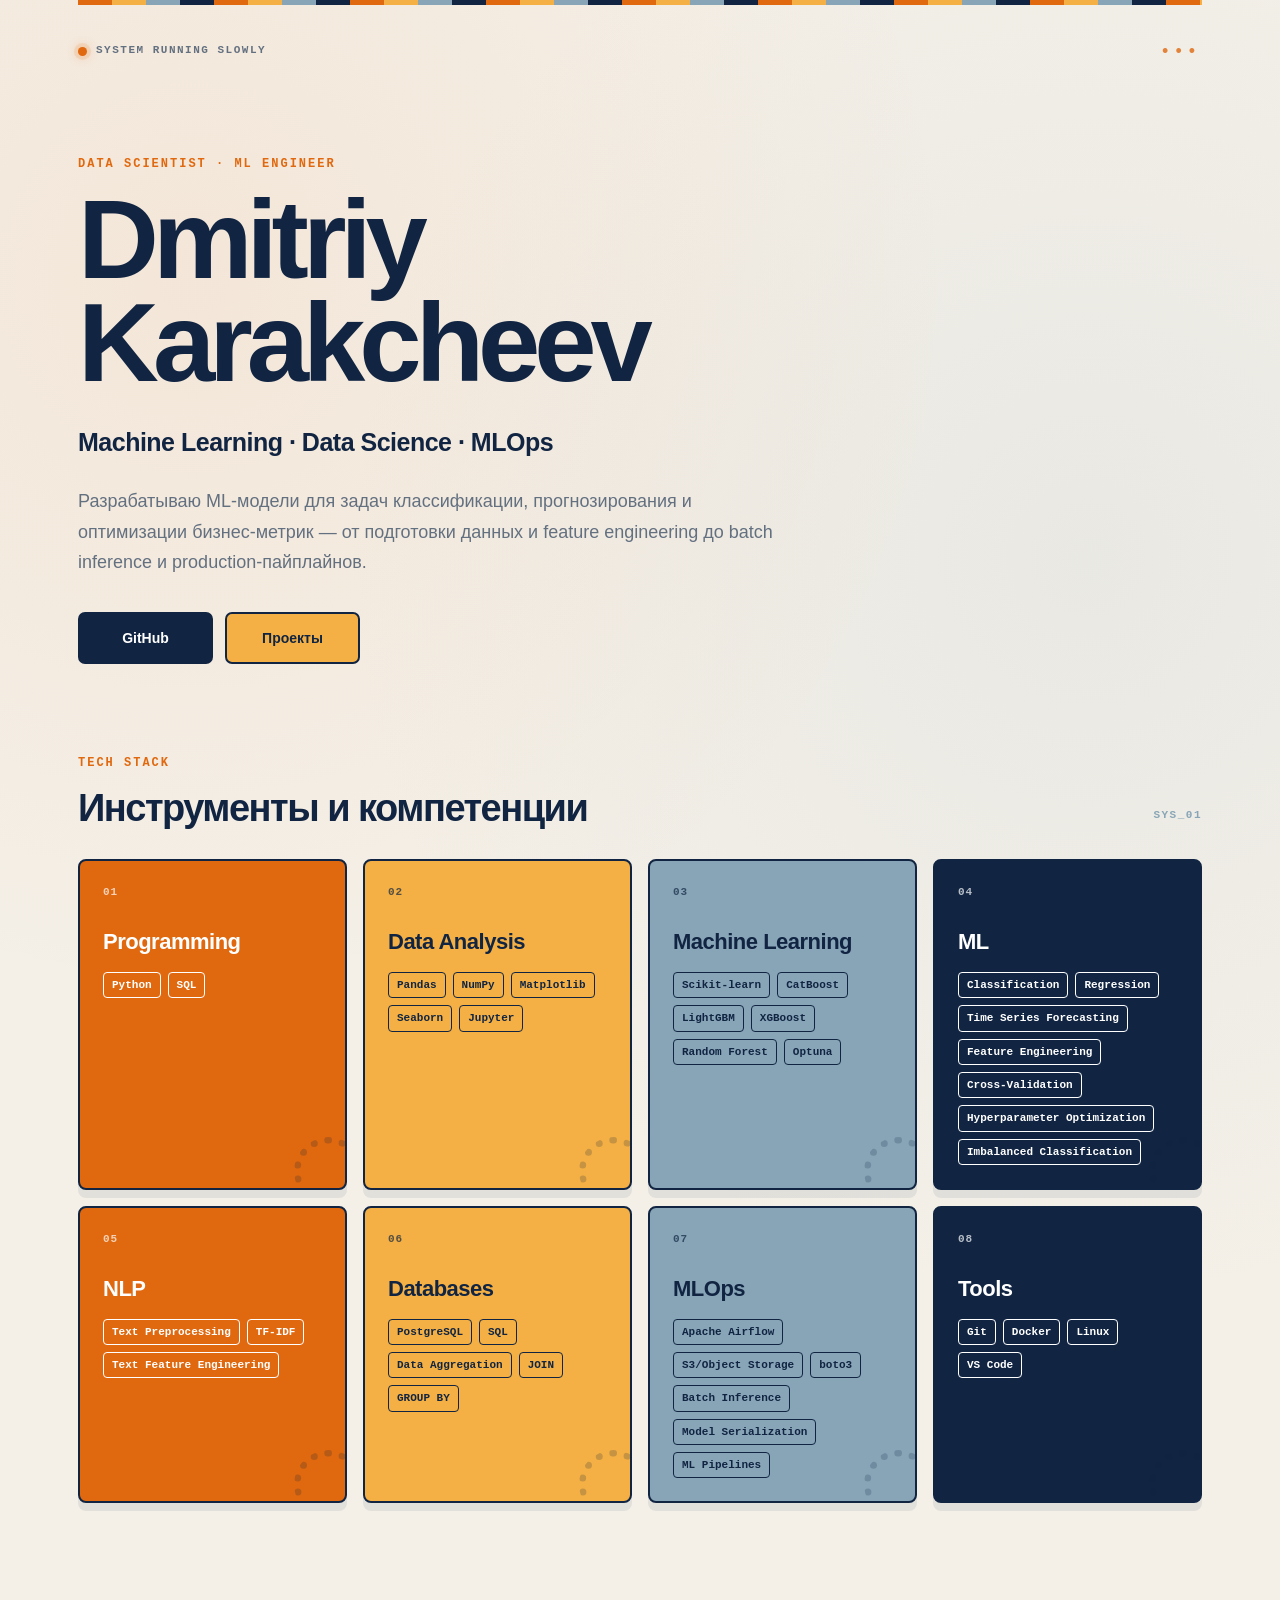
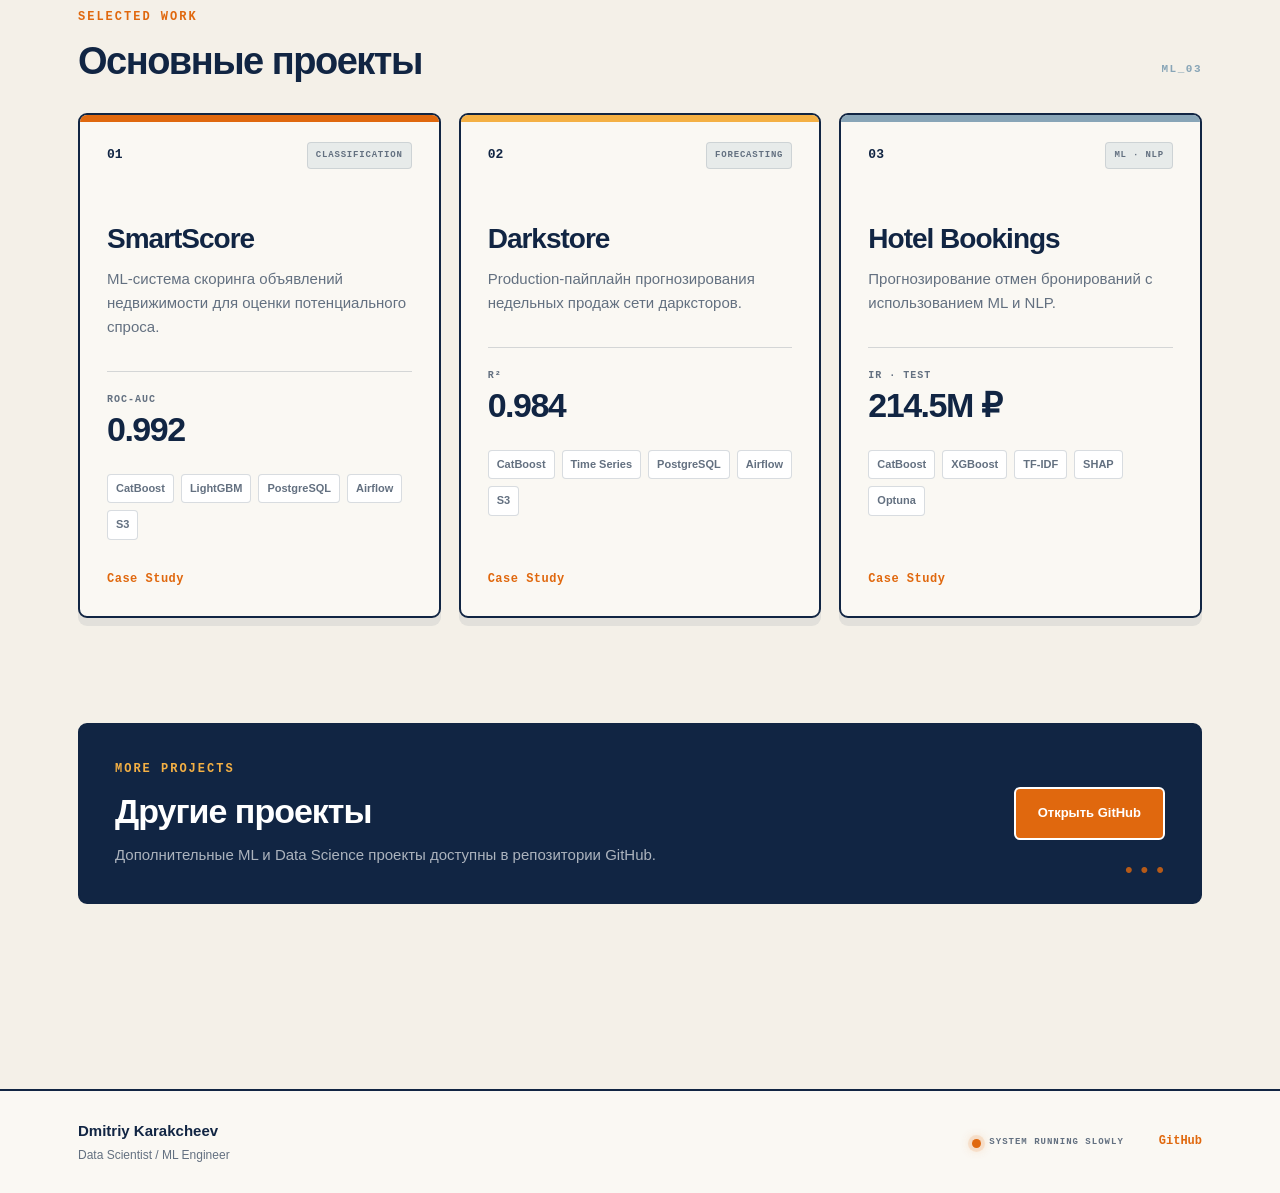
==== commit 1056c346: "Redesign portfolio homepage" ====
--- a/index.html
+++ b/index.html
@@ -5,7 +5,7 @@
 	<meta charset="UTF-8">
 	<meta name="viewport" content="width=device-width, initial-scale=1.0">
 
-	<title>Dmitry — Data Scientist / ML Engineer</title>
+	<title>Dmitriy Karakcheev — Data Scientist / ML Engineer</title>
 
 	<link rel="stylesheet" href="style.css">
 </head>
@@ -14,127 +14,304 @@
 
 	<header class="hero">
 
+		<div class="hero-top">
+			<span class="status">
+				<span class="status-dot"></span>
+				SYSTEM RUNNING SLOWLY
+			</span>
+
+			<span class="zen-dots">•••</span>
+		</div>
+
 		<div class="hero-content">
 
-			<div>
-				<p class="eyebrow">DATA SCIENTIST · ML ENGINEER</p>
-
-				<h1>Dmitry</h1>
-
-				<p class="hero-title">
-					Machine Learning · Data Science · MLOps
-				</p>
-
-				<p class="hero-description">
-					Разрабатываю ML-модели для задач классификации,
-					прогнозирования и оптимизации бизнес-метрик.
-					Работаю с данными от подготовки и feature engineering
-					до batch-инференса и production-пайплайнов.
-				</p>
-
-				<div class="hero-links">
-					<a class="button button-primary" href="https://github.com/exitazy1809/ds_portfolio" target="_blank">
-						GitHub →
-					</a>
-
-					<a class="button button-secondary" href="#projects">
-						Проекты ↓
-					</a>
+			<p class="eyebrow">DATA SCIENTIST · ML ENGINEER</p>
+
+			<h1>Dmitriy<br>Karakcheev</h1>
+
+			<p class="hero-title">
+				Machine Learning · Data Science · MLOps
+			</p>
+
+			<p class="hero-description">
+				Разрабатываю ML-модели для задач классификации,
+				прогнозирования и оптимизации бизнес-метрик —
+				от подготовки данных и feature engineering
+				до batch inference и production-пайплайнов.
+			</p>
+
+			<div class="hero-links">
+
+				<a class="button button-primary" href="https://github.com/exitazy1809/ds_portfolio" target="_blank"
+					rel="noopener noreferrer">
+					GitHub
+				</a>
+
+				<a class="button button-secondary" href="#projects">
+					Проекты
+				</a>
+
+			</div>
+
+		</div>
+
+	</header>
+
+
+	<main>
+
+		<!-- TECH STACK -->
+
+		<section class="stack-section">
+
+			<div class="section-heading">
+
+				<div>
+					<p class="eyebrow">TECH STACK</p>
+
+					<h2>
+						Инструменты и компетенции
+					</h2>
 				</div>
-			</div>
-
-		</div>
-
-	</header>
-
-
-	<main>
-
-		<section class="stack-section">
-
-			<p class="eyebrow">TECH STACK</p>
-
-			<h2>Инструменты</h2>
-
-			<div class="tech-stack">
-
-				<span>Python</span>
-				<span>SQL</span>
-				<span>Pandas</span>
-				<span>NumPy</span>
-				<span>Scikit-learn</span>
-				<span>CatBoost</span>
-				<span>LightGBM</span>
-				<span>XGBoost</span>
-				<span>Optuna</span>
-				<span>SHAP</span>
-				<span>Airflow</span>
-				<span>PostgreSQL</span>
-				<span>S3</span>
+
+				<span class="section-code">SYS_01</span>
+
+			</div>
+
+
+			<div class="stack-grid">
+
+
+				<article class="stack-card stack-orange">
+
+					<div class="stack-number">01</div>
+
+					<h3>Programming</h3>
+
+					<div class="stack-tags">
+						<span>Python</span>
+						<span>SQL</span>
+					</div>
+
+				</article>
+
+
+				<article class="stack-card stack-yellow">
+
+					<div class="stack-number">02</div>
+
+					<h3>Data Analysis</h3>
+
+					<div class="stack-tags">
+						<span>Pandas</span>
+						<span>NumPy</span>
+						<span>Matplotlib</span>
+						<span>Seaborn</span>
+						<span>Jupyter</span>
+					</div>
+
+				</article>
+
+
+				<article class="stack-card stack-blue">
+
+					<div class="stack-number">03</div>
+
+					<h3>Machine Learning</h3>
+
+					<div class="stack-tags">
+						<span>Scikit-learn</span>
+						<span>CatBoost</span>
+						<span>LightGBM</span>
+						<span>XGBoost</span>
+						<span>Random Forest</span>
+						<span>Optuna</span>
+					</div>
+
+				</article>
+
+
+				<article class="stack-card stack-dark">
+
+					<div class="stack-number">04</div>
+
+					<h3>ML</h3>
+
+					<div class="stack-tags">
+						<span>Classification</span>
+						<span>Regression</span>
+						<span>Time Series Forecasting</span>
+						<span>Feature Engineering</span>
+						<span>Cross-Validation</span>
+						<span>Hyperparameter Optimization</span>
+						<span>Imbalanced Classification</span>
+					</div>
+
+				</article>
+
+
+				<article class="stack-card stack-orange">
+
+					<div class="stack-number">05</div>
+
+					<h3>NLP</h3>
+
+					<div class="stack-tags">
+						<span>Text Preprocessing</span>
+						<span>TF-IDF</span>
+						<span>Text Feature Engineering</span>
+					</div>
+
+				</article>
+
+
+				<article class="stack-card stack-yellow">
+
+					<div class="stack-number">06</div>
+
+					<h3>Databases</h3>
+
+					<div class="stack-tags">
+						<span>PostgreSQL</span>
+						<span>SQL</span>
+						<span>Data Aggregation</span>
+						<span>JOIN</span>
+						<span>GROUP BY</span>
+					</div>
+
+				</article>
+
+
+				<article class="stack-card stack-blue">
+
+					<div class="stack-number">07</div>
+
+					<h3>MLOps</h3>
+
+					<div class="stack-tags">
+						<span>Apache Airflow</span>
+						<span>S3/Object Storage</span>
+						<span>boto3</span>
+						<span>Batch Inference</span>
+						<span>Model Serialization</span>
+						<span>ML Pipelines</span>
+					</div>
+
+				</article>
+
+
+				<article class="stack-card stack-dark">
+
+					<div class="stack-number">08</div>
+
+					<h3>Tools</h3>
+
+					<div class="stack-tags">
+						<span>Git</span>
+						<span>Docker</span>
+						<span>Linux</span>
+						<span>VS Code</span>
+					</div>
+
+				</article>
+
 
 			</div>
 
 		</section>
 
 
-		<section id="projects">
-
-			<p class="eyebrow">SELECTED WORK</p>
-
-			<h2>Основные проекты</h2>
+		<!-- PROJECTS -->
+
+		<section id="projects" class="projects-section">
+
+			<div class="section-heading">
+
+				<div>
+					<p class="eyebrow">SELECTED WORK</p>
+
+					<h2>Основные проекты</h2>
+				</div>
+
+				<span class="section-code">ML_03</span>
+
+			</div>
+
 
 			<div class="projects">
 
 
-				<!-- SmartScore -->
-
-				<article class="project-card">
-
-					<div class="project-number">01</div>
+				<!-- SMARTSCORE -->
+
+				<article class="project-card project-smartscore">
+
+					<div class="project-top">
+
+						<span class="project-number">01</span>
+
+						<span class="project-type">
+							CLASSIFICATION
+						</span>
+
+					</div>
 
 					<h3>SmartScore</h3>
 
 					<p class="project-description">
-						Модель прогнозирования высокого спроса
-						на объявления недвижимости.
+						ML-система скоринга объявлений недвижимости
+						для оценки потенциального спроса.
 					</p>
 
 					<div class="metric">
+
 						<span>ROC-AUC</span>
+
 						<strong>0.992</strong>
+
 					</div>
 
 					<div class="project-tags">
+						<span>CatBoost</span>
 						<span>LightGBM</span>
-						<span>CatBoost</span>
 						<span>PostgreSQL</span>
 						<span>Airflow</span>
 						<span>S3</span>
 					</div>
 
 					<a class="case-link" href="projects/smartscore/">
-						Case Study →
+						Case Study
 					</a>
 
 				</article>
 
 
-				<!-- Darkstore -->
-
-				<article class="project-card">
-
-					<div class="project-number">02</div>
+				<!-- DARKSTORE -->
+
+				<article class="project-card project-darkstore">
+
+					<div class="project-top">
+
+						<span class="project-number">02</span>
+
+						<span class="project-type">
+							FORECASTING
+						</span>
+
+					</div>
 
 					<h3>Darkstore</h3>
 
 					<p class="project-description">
-						Прогнозирование недельных продаж
-						сети из 45 дарксторов.
+						Production-пайплайн прогнозирования
+						недельных продаж сети дарксторов.
 					</p>
 
 					<div class="metric">
+
 						<span>R²</span>
+
 						<strong>0.984</strong>
+
 					</div>
 
 					<div class="project-tags">
@@ -146,17 +323,25 @@
 					</div>
 
 					<a class="case-link" href="projects/darkstore/">
-						Case Study →
+						Case Study
 					</a>
 
 				</article>
 
 
-				<!-- Hotel Bookings -->
-
-				<article class="project-card">
-
-					<div class="project-number">03</div>
+				<!-- HOTEL BOOKINGS -->
+
+				<article class="project-card project-hotel">
+
+					<div class="project-top">
+
+						<span class="project-number">03</span>
+
+						<span class="project-type">
+							ML · NLP
+						</span>
+
+					</div>
 
 					<h3>Hotel Bookings</h3>
 
@@ -166,8 +351,11 @@
 					</p>
 
 					<div class="metric">
+
 						<span>IR · TEST</span>
+
 						<strong>214.5M ₽</strong>
+
 					</div>
 
 					<div class="project-tags">
@@ -179,7 +367,7 @@
 					</div>
 
 					<a class="case-link" href="projects/hotel-bookings/">
-						Case Study →
+						Case Study
 					</a>
 
 				</article>
@@ -190,102 +378,39 @@
 		</section>
 
 
-		<section class="numbers-section">
-
-			<p class="eyebrow">AT A GLANCE</p>
-
-			<h2>В цифрах</h2>
-
-			<div class="numbers">
-
-				<div class="number-card">
-					<strong>3</strong>
-					<span>основных ML-проекта</span>
+		<!-- OTHER PROJECTS -->
+
+		<section class="more-section">
+
+			<div class="more-panel">
+
+				<div>
+
+					<p class="eyebrow">
+						MORE PROJECTS
+					</p>
+
+					<h2>
+						Другие проекты
+					</h2>
+
+					<p>
+						Дополнительные ML и Data Science проекты
+						доступны в репозитории GitHub.
+					</p>
+
 				</div>
 
-				<div class="number-card">
-					<strong>45</strong>
-					<span>дарксторов в проекте Darkstore</span>
-				</div>
-
-				<div class="number-card">
-					<strong>30K+</strong>
-					<span>бронирований в Hotel Bookings</span>
-				</div>
-
-				<div class="number-card">
-					<strong>526</strong>
-					<span>признаков в Hotel Bookings</span>
-				</div>
+
+				<a class="more-button" href="https://github.com/exitazy1809/ds_portfolio" target="_blank"
+					rel="noopener noreferrer">
+					Открыть GitHub
+				</a>
 
 			</div>
 
 		</section>
 
-
-		<section class="workflow-section">
-
-			<p class="eyebrow">APPROACH</p>
-
-			<h2>Как работаю с ML-задачами</h2>
-
-			<div class="workflow">
-
-				<div>
-					<span>01</span>
-					<strong>Data</strong>
-					<p>EDA, очистка и подготовка данных</p>
-				</div>
-
-				<div>
-					<span>02</span>
-					<strong>Features</strong>
-					<p>Feature engineering и работа с текстом</p>
-				</div>
-
-				<div>
-					<span>03</span>
-					<strong>Model</strong>
-					<p>Обучение, CV и оптимизация</p>
-				</div>
-
-				<div>
-					<span>04</span>
-					<strong>Evaluate</strong>
-					<p>Метрики и бизнес-эффект</p>
-				</div>
-
-				<div>
-					<span>05</span>
-					<strong>Deploy</strong>
-					<p>Airflow, S3 и batch inference</p>
-				</div>
-
-			</div>
-
-		</section>
-
-
-		<section class="other-projects">
-
-			<p class="eyebrow">MORE</p>
-
-			<h2>Другие проекты</h2>
-
-			<div class="other-list">
-
-				<span>Coffee Churn</span>
-				<span>CTR Prediction</span>
-				<span>BikeSouth</span>
-				<span>Car Price Prediction</span>
-				<span>NorthCart</span>
-				<span>Afisha</span>
-
-			</div>
-
-		</section>
-
-
 	</main>
 
 
@@ -294,19 +419,35 @@
 		<div class="footer-content">
 
 			<div>
-				<strong>Dmitry</strong>
-				<span>Data Scientist / ML Engineer</span>
-			</div>
-
-			<a href="https://github.com/exitazy1809/ds_portfolio" target="_blank">
-				GitHub ↗
+
+				<strong>
+					Dmitriy Karakcheev
+				</strong>
+
+				<span>
+					Data Scientist / ML Engineer
+				</span>
+
+			</div>
+
+
+			<div class="footer-status">
+
+				<span class="status-dot"></span>
+
+				SYSTEM RUNNING SLOWLY
+
+			</div>
+
+
+			<a href="https://github.com/exitazy1809/ds_portfolio" target="_blank" rel="noopener noreferrer">
+				GitHub
 			</a>
 
 		</div>
 
 	</footer>
 
-
 </body>
 
 </html>
--- a/style.css
+++ b/style.css
@@ -10,10 +10,24 @@
     scroll-behavior: smooth;
 }
 
+:root {
+    --orange: #E0680E;
+    --yellow: #F4B044;
+    --blue: #88A5B7;
+    --navy: #112543;
+
+    --cream: #f4f0e8;
+    --paper: #faf8f3;
+    --white: #ffffff;
+    --text: #112543;
+    --muted: #637080;
+
+    --border: rgba(17, 37, 67, 0.16);
+    --shadow: 0 8px 0 rgba(17, 37, 67, 0.08);
+}
+
 body {
     margin: 0;
-    background: #f6f7f9;
-    color: #18181b;
 
     font-family:
         -apple-system,
@@ -22,7 +36,20 @@
         Arial,
         sans-serif;
 
+    background:
+        radial-gradient(circle at 15% 10%,
+            rgba(240, 104, 14, 0.07),
+            transparent 28%),
+        radial-gradient(circle at 85% 20%,
+            rgba(136, 165, 183, 0.10),
+            transparent 30%),
+        var(--cream);
+
+    color: var(--text);
+
     line-height: 1.6;
+
+    overflow-x: hidden;
 }
 
 a {
@@ -34,786 +61,750 @@
     text-decoration: none;
 }
 
-img {
-    max-width: 100%;
-}
-
 
 /* =========================================================
-   LAYOUT
+   HERO
    ========================================================= */
 
-main {
-    width: min(1050px, calc(100% - 48px));
+.hero {
+    max-width: 1180px;
+
     margin: 0 auto;
-}
-
-section {
-    margin-bottom: 80px;
-}
-
-section h2 {
-    margin: 0 0 28px;
-
-    font-size: 30px;
-    line-height: 1.2;
-    letter-spacing: -0.6px;
-}
-
-section h3 {
-    margin: 0 0 12px;
-
-    font-size: 20px;
-    line-height: 1.3;
-}
-
-section p,
-section li {
-    font-size: 16px;
-}
-
-section p {
-    color: #55565d;
-}
-
-section ul,
-section ol {
-    padding-left: 24px;
-}
-
-section li {
-    margin-bottom: 8px;
-}
-
-
-/* =========================================================
-   EYEBROW
-   ========================================================= */
-
-.eyebrow {
-    margin: 0 0 10px;
-
-    color: #777980;
-    font-size: 12px;
-    font-weight: 700;
-
-    letter-spacing: 1.4px;
-    text-transform: uppercase;
-}
-
-
-/* =========================================================
-   MAIN PAGE HEADER / HERO
-   ========================================================= */
-
-.hero {
-    width: min(1050px, calc(100% - 48px));
-    margin: 0 auto;
-    padding: 90px 0 80px;
-}
-
-.hero-content {
-    max-width: 850px;
-}
-
-.hero h1 {
-    margin: 0;
-
-    font-size: clamp(52px, 8vw, 82px);
-    line-height: .95;
-    letter-spacing: -4px;
-}
-
-.hero-title {
-    margin: 22px 0 18px;
-
-    color: #303136;
-    font-size: 26px;
-    font-weight: 500;
-}
-
-.hero-description {
-    max-width: 720px;
-    margin: 0;
-
-    color: #65666d;
-    font-size: 18px;
-    line-height: 1.7;
-}
-
-.hero-links {
+
+    padding:
+        32px 28px 90px;
+
+    position: relative;
+}
+
+.hero::before {
+    content: "";
+
+    position: absolute;
+
+    top: 0;
+    left: 28px;
+    right: 28px;
+
+    height: 5px;
+
+    background:
+        repeating-linear-gradient(90deg,
+            var(--orange) 0 34px,
+            var(--yellow) 34px 68px,
+            var(--blue) 68px 102px,
+            var(--navy) 102px 136px);
+}
+
+
+/* system status */
+
+.hero-top {
     display: flex;
-    gap: 12px;
-    margin-top: 32px;
-    flex-wrap: wrap;
-}
-
-
-/* =========================================================
-   BUTTONS
-   ========================================================= */
-
-.button {
+
+    align-items: center;
+    justify-content: space-between;
+
+    margin-bottom: 95px;
+
+    padding-top: 10px;
+}
+
+.status {
     display: inline-flex;
+
     align-items: center;
-    justify-content: center;
-
-    min-height: 44px;
-    padding: 10px 18px;
-
-    border-radius: 9px;
-
-    font-size: 14px;
-    font-weight: 600;
-
-    transition:
-        transform .15s ease,
-        background .15s ease,
-        border-color .15s ease;
-}
-
-.button:hover {
-    transform: translateY(-1px);
-}
-
-.button-primary {
-    background: #18181b;
-    color: #fff;
-}
-
-.button-primary:hover {
-    background: #2c2d31;
-}
-
-.button-secondary {
-    background: #fff;
-    border: 1px solid #dedee2;
-    color: #25262a;
-}
-
-.button-secondary:hover {
-    border-color: #bfc0c5;
-}
-
-
-/* =========================================================
-   PROJECT PAGE HEADER
-   ========================================================= */
-
-header:not(.hero) {
-    width: min(1050px, calc(100% - 48px));
-    margin: 0 auto;
-    padding: 55px 0 40px;
-}
-
-header:not(.hero)>a:first-child {
-    display: inline-block;
-
-    margin-bottom: 34px;
-
-    color: #777980;
-    font-size: 14px;
-    font-weight: 600;
-}
-
-header:not(.hero)>a:first-child:hover {
-    color: #18181b;
-}
-
-header:not(.hero) h1 {
-    margin: 0 0 8px;
-
-    font-size: 52px;
-    line-height: 1.05;
-    letter-spacing: -2px;
-}
-
-header:not(.hero) p {
-    margin: 8px 0;
-
-    color: #66676e;
-    font-size: 17px;
-}
-
-header:not(.hero) .subtitle {
-    color: #303136;
-    font-size: 23px;
-    line-height: 1.35;
-}
-
-
-/* =========================================================
-   STACK
-   ========================================================= */
-
-.stack-section {
-    padding-top: 10px;
-}
-
-.tech-stack {
-    display: flex;
-    flex-wrap: wrap;
+
     gap: 9px;
-}
-
-.tech-stack span {
-    display: inline-flex;
-    align-items: center;
-
-    padding: 7px 12px;
-
-    background: #fff;
-    border: 1px solid #dedee2;
-    border-radius: 999px;
-
-    color: #44454b;
-    font-size: 13px;
-    font-weight: 500;
-}
-
-
-/* =========================================================
-   PROJECT GRID
-   ========================================================= */
-
-.projects {
-    display: grid;
-    grid-template-columns: repeat(3, 1fr);
-    gap: 18px;
-}
-
-
-/* =========================================================
-   PROJECT CARDS
-   ========================================================= */
-
-.project-card {
-    position: relative;
-
-    padding: 25px;
-
-    background: #fff;
-    border: 1px solid #e1e2e5;
-    border-radius: 14px;
-
-    box-shadow: 0 2px 8px rgba(0, 0, 0, .025);
-
-    transition:
-        transform .18s ease,
-        border-color .18s ease,
-        box-shadow .18s ease;
-}
-
-.project-card:hover {
-    transform: translateY(-3px);
-
-    border-color: #d2d3d7;
-
-    box-shadow:
-        0 10px 28px rgba(0, 0, 0, .06);
-}
-
-.project-card h3 {
-    margin-bottom: 12px;
-}
-
-.project-card p {
-    margin: 8px 0;
-}
-
-.project-card strong {
-    color: #18181b;
-}
-
-.project-card code {
-    font-size: 13px;
-}
-
-
-/* =========================================================
-   MAIN PAGE PROJECT CARD
-   ========================================================= */
-
-.project-number {
-    margin-bottom: 22px;
-
-    color: #9a9ba1;
-    font-family: "SFMono-Regular", Consolas, monospace;
-    font-size: 13px;
-    font-weight: 600;
-}
-
-.project-description {
-    min-height: 52px;
-
-    color: #606168;
-    font-size: 15px;
-}
-
-.metric {
-    display: flex;
-    align-items: baseline;
-    gap: 10px;
-
-    margin: 22px 0;
-    padding-top: 18px;
-
-    border-top: 1px solid #ececef;
-}
-
-.metric span {
-    color: #777980;
-    font-size: 12px;
-    font-weight: 700;
-    letter-spacing: .6px;
-}
-
-.metric strong {
-    font-size: 25px;
-    letter-spacing: -.5px;
-}
-
-.project-tags {
-    display: flex;
-    flex-wrap: wrap;
-    gap: 6px;
-
-    margin-bottom: 25px;
-}
-
-.project-tags span {
-    padding: 5px 9px;
-
-    background: #f1f2f4;
-    border-radius: 6px;
-
-    color: #55565d;
-    font-size: 11px;
-    font-weight: 600;
-}
-
-.case-link {
-    display: inline-block;
-
-    color: #18181b;
-    font-size: 14px;
-    font-weight: 700;
-}
-
-.case-link:hover {
-    text-decoration: underline;
-}
-
-
-/* =========================================================
-   METRICS
-   ========================================================= */
-
-.metrics {
-    display: grid;
-    grid-template-columns: repeat(3, 1fr);
-    gap: 18px;
-}
-
-.metrics>div {
-    padding: 25px;
-
-    background: #fff;
-    border: 1px solid #e1e2e5;
-    border-radius: 14px;
-}
-
-.metrics strong {
-    display: block;
-
-    margin-bottom: 7px;
-
-    color: #777980;
-    font-size: 12px;
-    font-weight: 700;
-
-    letter-spacing: .7px;
-    text-transform: uppercase;
-}
-
-.metrics span {
-    display: block;
-
-    color: #18181b;
-    font-size: 31px;
-    font-weight: 700;
-    line-height: 1.2;
-}
-
-
-/* =========================================================
-   NUMBERS
-   ========================================================= */
-
-.numbers {
-    display: grid;
-    grid-template-columns: repeat(4, 1fr);
-    gap: 18px;
-}
-
-.number-card {
-    padding: 25px;
-
-    background: #fff;
-    border: 1px solid #e1e2e5;
-    border-radius: 14px;
-}
-
-.number-card strong {
-    display: block;
-
-    margin-bottom: 6px;
-
-    font-size: 31px;
-    line-height: 1.1;
-}
-
-.number-card span {
-    color: #696a71;
-    font-size: 14px;
-}
-
-
-/* =========================================================
-   WORKFLOW
-   ========================================================= */
-
-.workflow {
-    display: grid;
-    grid-template-columns: repeat(5, 1fr);
-    gap: 18px;
-}
-
-.workflow>div {
-    padding: 22px;
-
-    background: #fff;
-    border: 1px solid #e1e2e5;
-    border-radius: 14px;
-}
-
-.workflow span {
-    display: block;
-
-    margin-bottom: 14px;
-
-    color: #999aa0;
-    font-family: "SFMono-Regular", Consolas, monospace;
-    font-size: 12px;
-}
-
-.workflow strong {
-    display: block;
-
-    margin-bottom: 7px;
-
-    font-size: 16px;
-}
-
-.workflow p {
-    margin: 0;
-
-    color: #707178;
-    font-size: 13px;
-}
-
-
-/* =========================================================
-   OTHER PROJECTS
-   ========================================================= */
-
-.other-list {
-    display: flex;
-    flex-wrap: wrap;
-    gap: 10px;
-}
-
-.other-list span {
-    padding: 10px 14px;
-
-    background: #fff;
-    border: 1px solid #dedee2;
-    border-radius: 9px;
-
-    color: #55565d;
-    font-size: 14px;
-}
-
-
-/* =========================================================
-   CODE
-   ========================================================= */
-
-code {
-    padding: 2px 6px;
-
-    background: #eeeeef;
-    border-radius: 5px;
+
+    color: var(--muted);
 
     font-family:
         "SFMono-Regular",
         Consolas,
         monospace;
 
-    font-size: .88em;
-}
-
-pre {
-    margin-top: 24px;
-    padding: 20px;
-
-    background: #202124;
-    color: #f1f1f1;
-
-    border-radius: 12px;
-
-    overflow-x: auto;
+    font-size: 11px;
+
+    font-weight: 700;
+
+    letter-spacing: 1.5px;
+
+    text-transform: uppercase;
+}
+
+.status-dot {
+    width: 9px;
+    height: 9px;
+
+    display: inline-block;
+
+    border-radius: 50%;
+
+    background: var(--orange);
+
+    box-shadow:
+        0 0 0 4px rgba(224, 104, 14, 0.12),
+        0 0 12px rgba(224, 104, 14, 0.45);
+
+    animation: slowPulse 2.4s ease-in-out infinite;
+}
+
+@keyframes slowPulse {
+
+    0%,
+    100% {
+        opacity: 0.55;
+        transform: scale(0.9);
+    }
+
+    50% {
+        opacity: 1;
+        transform: scale(1.15);
+    }
+}
+
+.zen-dots {
+    color: var(--orange);
+
+    font-size: 18px;
+
+    letter-spacing: 7px;
+
+    line-height: 1;
+
+    opacity: 0.8;
+}
+
+
+/* hero content */
+
+.hero-content {
+    max-width: 820px;
+}
+
+.eyebrow {
+    margin: 0 0 14px;
+
+    color: var(--orange);
 
     font-family:
         "SFMono-Regular",
         Consolas,
         monospace;
 
-    font-size: 13px;
-    line-height: 1.65;
-}
-
-
-/* =========================================================
-   TABLE
-   ========================================================= */
-
-.model-table {
-    width: 100%;
-    overflow-x: auto;
-
-    border-radius: 14px;
-}
-
-.model-table table {
-    width: 100%;
-
-    border-collapse: collapse;
-
-    background: #fff;
-    border: 1px solid #e1e2e5;
-}
-
-.model-table th,
-.model-table td {
-    padding: 14px 16px;
-
-    text-align: left;
-
-    border-bottom: 1px solid #e8e8ea;
-
-    white-space: nowrap;
-}
-
-.model-table th {
-    background: #f0f1f3;
-
-    color: #55565d;
-
     font-size: 12px;
+
+    font-weight: 800;
+
+    letter-spacing: 2px;
+
+    text-transform: uppercase;
+}
+
+.hero h1 {
+    margin: 0;
+
+    color: var(--navy);
+
+    font-size: clamp(58px, 9vw, 112px);
+
+    line-height: 0.92;
+
+    letter-spacing: -6px;
+
+    font-weight: 800;
+}
+
+.hero-title {
+    margin: 28px 0 0;
+
+    color: var(--navy);
+
+    font-size: 25px;
+
     font-weight: 700;
-}
-
-.model-table td {
-    color: #55565d;
-    font-size: 14px;
-}
-
-.model-table tr:last-child td {
-    border-bottom: none;
-}
-
-.model-table .best-model {
-    background: #f1f1f2;
-}
-
-.model-table .best-model td {
-    color: #18181b;
-}
-
-
-/* =========================================================
-   CHART
-   ========================================================= */
-
-.chart {
-    margin-top: 24px;
-    padding: 24px;
-
-    background: #fff;
-    border: 1px solid #e1e2e5;
-    border-radius: 14px;
-}
-
-.chart-row {
-    margin-bottom: 20px;
-}
-
-.chart-row:last-child {
-    margin-bottom: 0;
-}
-
-.chart-label {
-    display: block;
-
-    margin-bottom: 7px;
-
-    color: #55565d;
-    font-size: 13px;
-    font-weight: 600;
-}
-
-.bar-container {
-    width: 100%;
-    height: 32px;
-
-    overflow: hidden;
-
-    background: #ececef;
-    border-radius: 7px;
-}
-
-.bar {
-    height: 100%;
-
+
+    letter-spacing: -0.5px;
+}
+
+.hero-description {
+    max-width: 700px;
+
+    margin: 24px 0 0;
+
+    color: var(--muted);
+
+    font-size: 18px;
+
+    line-height: 1.7;
+}
+
+
+/* buttons */
+
+.hero-links {
     display: flex;
-    align-items: center;
-
-    padding-left: 10px;
-
-    background: #85868c;
-    color: #fff;
-
-    font-size: 12px;
-    font-weight: 700;
-
-    border-radius: 7px;
-}
-
-.bar.best {
-    background: #18181b;
-}
-
-
-/* =========================================================
-   PIPELINE
-   ========================================================= */
-
-.pipeline {
-    display: flex;
-    align-items: center;
+
     flex-wrap: wrap;
-    gap: 10px;
-}
-
-.pipeline div {
-    padding: 12px 16px;
-
-    background: #fff;
-    border: 1px solid #dedee2;
-    border-radius: 9px;
-
-    font-size: 14px;
-    font-weight: 600;
-}
-
-.pipeline span {
-    color: #88898f;
-    font-size: 20px;
-}
-
-
-/* =========================================================
-   ARCHITECTURE
-   ========================================================= */
-
-.architecture {
-    display: grid;
-    grid-template-columns: repeat(4, 1fr);
-    gap: 18px;
-
-    margin-top: 30px;
-}
-
-.architecture-column {
-    display: flex;
-    flex-direction: column;
-    align-items: center;
-}
-
-.architecture-box {
-    width: 100%;
-    min-height: 85px;
-
-    display: flex;
-    flex-direction: column;
+
+    gap: 12px;
+
+    margin-top: 34px;
+}
+
+.button {
+    display: inline-flex;
+
     align-items: center;
     justify-content: center;
 
-    padding: 14px;
-
-    background: #fff;
-    border: 1px solid #dedee2;
-    border-radius: 12px;
-
-    text-align: center;
-}
-
-.architecture-box strong {
+    min-width: 135px;
+
+    padding: 13px 22px;
+
+    border: 2px solid var(--navy);
+
+    border-radius: 7px;
+
+    font-size: 14px;
+
+    font-weight: 800;
+
+    transition:
+        transform 0.15s ease,
+        box-shadow 0.15s ease;
+}
+
+.button:hover {
+    transform: translate(-2px, -2px);
+
+    box-shadow:
+        4px 4px 0 var(--navy);
+}
+
+.button-primary {
+    background: var(--navy);
+    color: var(--white);
+}
+
+.button-secondary {
+    background: var(--yellow);
+    color: var(--navy);
+}
+
+
+/* =========================================================
+   MAIN
+   ========================================================= */
+
+main {
+    max-width: 1180px;
+
+    margin: 0 auto;
+
+    padding: 0 28px 80px;
+}
+
+section {
+    margin-bottom: 105px;
+}
+
+.section-heading {
+    display: flex;
+
+    align-items: flex-end;
+    justify-content: space-between;
+
+    gap: 30px;
+
+    margin-bottom: 30px;
+}
+
+.section-heading h2 {
+    margin: 0;
+
+    color: var(--navy);
+
+    font-size: 38px;
+
+    line-height: 1.1;
+
+    letter-spacing: -1.5px;
+}
+
+.section-code {
+    padding-bottom: 5px;
+
+    color: var(--blue);
+
+    font-family:
+        "SFMono-Regular",
+        Consolas,
+        monospace;
+
+    font-size: 11px;
+
+    font-weight: 700;
+
+    letter-spacing: 1.5px;
+}
+
+
+/* =========================================================
+   TECH STACK
+   ========================================================= */
+
+.stack-grid {
+    display: grid;
+
+    grid-template-columns:
+        repeat(4, minmax(0, 1fr));
+
+    gap: 16px;
+}
+
+.stack-card {
+    min-height: 220px;
+
+    padding: 23px;
+
+    border: 2px solid var(--navy);
+
+    border-radius: 8px;
+
+    box-shadow: var(--shadow);
+
+    position: relative;
+
+    overflow: hidden;
+
+    transition:
+        transform 0.18s ease,
+        box-shadow 0.18s ease;
+}
+
+.stack-card:hover {
+    transform: translateY(-4px);
+
+    box-shadow:
+        0 12px 0 rgba(17, 37, 67, 0.10);
+}
+
+.stack-card::after {
+    content: "";
+
+    position: absolute;
+
+    width: 55px;
+    height: 55px;
+
+    right: -18px;
+    bottom: -18px;
+
+    border: 7px dotted rgba(17, 37, 67, 0.2);
+
+    border-radius: 50%;
+}
+
+.stack-number {
+    margin-bottom: 28px;
+
+    font-family:
+        "SFMono-Regular",
+        Consolas,
+        monospace;
+
+    font-size: 11px;
+
+    font-weight: 800;
+
+    letter-spacing: 1px;
+
+    opacity: 0.7;
+}
+
+.stack-card h3 {
+    margin: 0 0 18px;
+
+    font-size: 22px;
+
+    line-height: 1.1;
+
+    letter-spacing: -0.5px;
+}
+
+.stack-tags {
+    display: flex;
+
+    flex-wrap: wrap;
+
+    gap: 7px;
+}
+
+.stack-tags span {
+    padding: 5px 8px;
+
+    border: 1px solid currentColor;
+
+    border-radius: 4px;
+
+    font-family:
+        "SFMono-Regular",
+        Consolas,
+        monospace;
+
+    font-size: 11px;
+
+    font-weight: 600;
+
+    line-height: 1.3;
+}
+
+.stack-orange {
+    background: var(--orange);
+    color: var(--white);
+}
+
+.stack-yellow {
+    background: var(--yellow);
+    color: var(--navy);
+}
+
+.stack-blue {
+    background: var(--blue);
+    color: var(--navy);
+}
+
+.stack-dark {
+    background: var(--navy);
+    color: var(--white);
+}
+
+
+/* =========================================================
+   PROJECTS
+   ========================================================= */
+
+.projects {
+    display: grid;
+
+    grid-template-columns:
+        repeat(3, minmax(0, 1fr));
+
+    gap: 18px;
+}
+
+.project-card {
+    min-height: 420px;
+
+    display: flex;
+
+    flex-direction: column;
+
+    padding: 27px;
+
+    background: var(--paper);
+
+    border: 2px solid var(--navy);
+
+    border-radius: 9px;
+
+    box-shadow: var(--shadow);
+
+    position: relative;
+
+    overflow: hidden;
+
+    transition:
+        transform 0.18s ease,
+        box-shadow 0.18s ease;
+}
+
+.project-card:hover {
+    transform: translateY(-5px);
+
+    box-shadow:
+        0 13px 0 rgba(17, 37, 67, 0.12);
+}
+
+.project-card::before {
+    content: "";
+
+    position: absolute;
+
+    top: 0;
+    left: 0;
+    right: 0;
+
+    height: 7px;
+}
+
+.project-smartscore::before {
+    background: var(--orange);
+}
+
+.project-darkstore::before {
+    background: var(--yellow);
+}
+
+.project-hotel::before {
+    background: var(--blue);
+}
+
+.project-top {
+    display: flex;
+
+    justify-content: space-between;
+
+    align-items: center;
+
+    margin-bottom: 55px;
+}
+
+.project-number {
+    color: var(--navy);
+
+    font-family:
+        "SFMono-Regular",
+        Consolas,
+        monospace;
+
+    font-size: 13px;
+
+    font-weight: 800;
+}
+
+.project-type {
+    padding: 5px 8px;
+
+    background: rgba(136, 165, 183, 0.16);
+
+    color: var(--muted);
+
+    border: 1px solid rgba(17, 37, 67, 0.12);
+
+    border-radius: 4px;
+
+    font-family:
+        "SFMono-Regular",
+        Consolas,
+        monospace;
+
+    font-size: 9px;
+
+    font-weight: 800;
+
+    letter-spacing: 0.8px;
+}
+
+.project-card h3 {
+    margin: 0 0 13px;
+
+    color: var(--navy);
+
+    font-size: 28px;
+
+    line-height: 1.1;
+
+    letter-spacing: -1px;
+}
+
+.project-description {
+    margin: 0;
+
+    color: var(--muted);
+
     font-size: 15px;
-}
-
-.architecture-box span {
-    margin-top: 4px;
-
-    color: #777980;
+
+    line-height: 1.6;
+}
+
+.metric {
+    margin-top: 32px;
+
+    padding-top: 20px;
+
+    border-top: 1px solid var(--border);
+}
+
+.metric span {
+    display: block;
+
+    margin-bottom: 3px;
+
+    color: var(--muted);
+
+    font-family:
+        "SFMono-Regular",
+        Consolas,
+        monospace;
+
+    font-size: 10px;
+
+    font-weight: 800;
+
+    letter-spacing: 1px;
+}
+
+.metric strong {
+    display: block;
+
+    color: var(--navy);
+
+    font-size: 34px;
+
+    line-height: 1.1;
+
+    letter-spacing: -1.5px;
+}
+
+.project-tags {
+    display: flex;
+
+    flex-wrap: wrap;
+
+    gap: 7px;
+
+    margin-top: 25px;
+}
+
+.project-tags span {
+    padding: 5px 8px;
+
+    background: var(--white);
+
+    border: 1px solid var(--border);
+
+    border-radius: 4px;
+
+    color: var(--muted);
+
+    font-size: 11px;
+
+    font-weight: 600;
+}
+
+.case-link {
+    margin-top: auto;
+
+    padding-top: 30px;
+
+    color: var(--orange);
+
+    font-family:
+        "SFMono-Regular",
+        Consolas,
+        monospace;
+
     font-size: 12px;
-}
-
-.architecture-arrow {
-    margin: 9px 0;
-
-    color: #88898f;
-    font-size: 20px;
-}
-
-.architecture-box.database {
-    border-left: 4px solid #44454a;
-}
-
-.architecture-box.airflow {
-    border-left: 4px solid #66676d;
-}
-
-.architecture-box.s3 {
-    border-left: 4px solid #88898e;
-}
-
-.architecture-box.model {
-    border-left: 4px solid #18181b;
+
+    font-weight: 800;
+
+    letter-spacing: 0.5px;
+}
+
+.case-link:hover {
+    color: var(--navy);
 }
 
 
 /* =========================================================
-   LINKS
+   MORE PROJECTS
    ========================================================= */
 
-section a {
-    font-weight: 600;
-}
-
-section a:hover {
-    text-decoration: underline;
+.more-panel {
+    display: flex;
+
+    align-items: center;
+
+    justify-content: space-between;
+
+    gap: 40px;
+
+    padding: 35px;
+
+    background: var(--navy);
+
+    border: 2px solid var(--navy);
+
+    border-radius: 9px;
+
+    color: var(--white);
+
+    position: relative;
+
+    overflow: hidden;
+}
+
+.more-panel::after {
+    content: "•••";
+
+    position: absolute;
+
+    right: 28px;
+    bottom: 15px;
+
+    color: var(--orange);
+
+    font-size: 22px;
+
+    letter-spacing: 8px;
+
+    opacity: 0.8;
+}
+
+.more-panel .eyebrow {
+    color: var(--yellow);
+}
+
+.more-panel h2 {
+    margin: 0;
+
+    font-size: 34px;
+
+    line-height: 1.1;
+
+    letter-spacing: -1px;
+}
+
+.more-panel p:not(.eyebrow) {
+    max-width: 560px;
+
+    margin: 12px 0 0;
+
+    color: rgba(255, 255, 255, 0.65);
+
+    font-size: 15px;
+}
+
+.more-button {
+    flex-shrink: 0;
+
+    padding: 14px 22px;
+
+    background: var(--orange);
+
+    border: 2px solid var(--white);
+
+    border-radius: 6px;
+
+    color: var(--white);
+
+    font-size: 13px;
+
+    font-weight: 800;
+
+    transition:
+        transform 0.15s ease,
+        box-shadow 0.15s ease;
+}
+
+.more-button:hover {
+    transform: translate(-2px, -2px);
+
+    box-shadow:
+        4px 4px 0 var(--yellow);
 }
 
 
@@ -822,24 +813,33 @@
    ========================================================= */
 
 footer {
-    width: min(1050px, calc(100% - 48px));
+    border-top: 2px solid var(--navy);
+
+    background: var(--paper);
+}
+
+.footer-content {
+    max-width: 1180px;
 
     margin: 0 auto;
-    padding: 30px 0 50px;
-
-    border-top: 1px solid #dedfe2;
-}
-
-.footer-content {
-    display: flex;
+
+    padding: 28px;
+
+    display: grid;
+
+    grid-template-columns:
+        1fr auto auto;
+
     align-items: center;
-    justify-content: space-between;
-    gap: 20px;
+
+    gap: 35px;
 }
 
 .footer-content strong {
     display: block;
 
+    color: var(--navy);
+
     font-size: 15px;
 }
 
@@ -848,130 +848,176 @@
 
     margin-top: 3px;
 
-    color: #777980;
-    font-size: 13px;
-}
-
-.footer-content a {
-    color: #55565d;
-    font-size: 14px;
-    font-weight: 600;
-}
-
-footer>a {
-    color: #66676e;
-    font-size: 14px;
-    font-weight: 600;
+    color: var(--muted);
+
+    font-size: 12px;
+}
+
+.footer-content>a {
+    color: var(--orange);
+
+    font-family:
+        "SFMono-Regular",
+        Consolas,
+        monospace;
+
+    font-size: 12px;
+
+    font-weight: 800;
+}
+
+.footer-status {
+    display: flex;
+
+    align-items: center;
+
+    gap: 8px;
+
+    color: var(--muted);
+
+    font-family:
+        "SFMono-Regular",
+        Consolas,
+        monospace;
+
+    font-size: 9px;
+
+    font-weight: 700;
+
+    letter-spacing: 1px;
 }
 
 
 /* =========================================================
-   MOBILE
+   RESPONSIVE
    ========================================================= */
 
-@media (max-width: 900px) {
+@media (max-width: 1000px) {
+
+    .stack-grid {
+        grid-template-columns:
+            repeat(2, minmax(0, 1fr));
+    }
 
     .projects {
-        grid-template-columns: repeat(2, 1fr);
-    }
-
-    .metrics {
-        grid-template-columns: repeat(2, 1fr);
-    }
-
-    .numbers {
-        grid-template-columns: repeat(2, 1fr);
-    }
-
-    .workflow {
-        grid-template-columns: repeat(2, 1fr);
-    }
-
-    .architecture {
-        grid-template-columns: repeat(2, 1fr);
-    }
-}
-
-
-@media (max-width: 600px) {
-
-    main,
-    .hero,
-    header:not(.hero),
-    footer {
-        width: min(100% - 36px, 1050px);
-    }
+        grid-template-columns:
+            1fr;
+    }
+
+    .project-card {
+        min-height: 360px;
+    }
+}
+
+
+@media (max-width: 700px) {
 
     .hero {
-        padding: 55px 0 55px;
+        padding:
+            25px 18px 65px;
+    }
+
+    .hero::before {
+        left: 18px;
+        right: 18px;
+    }
+
+    .hero-top {
+        margin-bottom: 65px;
     }
 
     .hero h1 {
-        font-size: 52px;
-        letter-spacing: -2.5px;
+        font-size: 61px;
+
+        letter-spacing: -3.5px;
     }
 
     .hero-title {
-        font-size: 21px;
+        font-size: 20px;
     }
 
     .hero-description {
         font-size: 16px;
     }
 
-    header:not(.hero) {
-        padding: 35px 0 30px;
-    }
-
-    header:not(.hero) h1 {
-        font-size: 40px;
-        letter-spacing: -1.5px;
-    }
-
-    header:not(.hero) .subtitle {
-        font-size: 20px;
+    main {
+        padding:
+            0 18px 55px;
     }
 
     section {
-        margin-bottom: 55px;
-    }
-
-    section h2 {
-        font-size: 26px;
-    }
-
-    section p,
-    section li {
-        font-size: 15px;
-    }
-
-    .projects,
-    .metrics,
-    .numbers,
-    .workflow,
-    .architecture {
+        margin-bottom: 75px;
+    }
+
+    .section-heading {
+        align-items: flex-start;
+    }
+
+    .section-heading h2 {
+        font-size: 30px;
+    }
+
+    .section-code {
+        display: none;
+    }
+
+    .stack-grid {
         grid-template-columns: 1fr;
     }
 
-    .project-card,
-    .metrics>div,
-    .number-card,
-    .workflow>div {
-        padding: 21px;
-    }
-
-    .chart {
-        padding: 18px;
+    .stack-card {
+        min-height: auto;
+    }
+
+    .more-panel {
+        flex-direction: column;
+
+        align-items: flex-start;
+
+        padding: 27px;
+    }
+
+    .more-panel h2 {
+        font-size: 29px;
+    }
+
+    .more-button {
+        width: 100%;
+
+        text-align: center;
     }
 
     .footer-content {
-        align-items: flex-start;
+        grid-template-columns: 1fr;
+
+        gap: 18px;
+    }
+
+    .footer-status {
+        order: 3;
+    }
+}
+
+
+@media (max-width: 430px) {
+
+    .hero h1 {
+        font-size: 51px;
+    }
+
+    .hero-links {
         flex-direction: column;
     }
 
-    pre {
-        padding: 16px;
-
-        font-size: 12px;
+    .button {
+        width: 100%;
+    }
+
+    .project-card {
+        padding: 22px;
+    }
+
+    .metric strong {
+        font-size: 30px;
     }
 }
